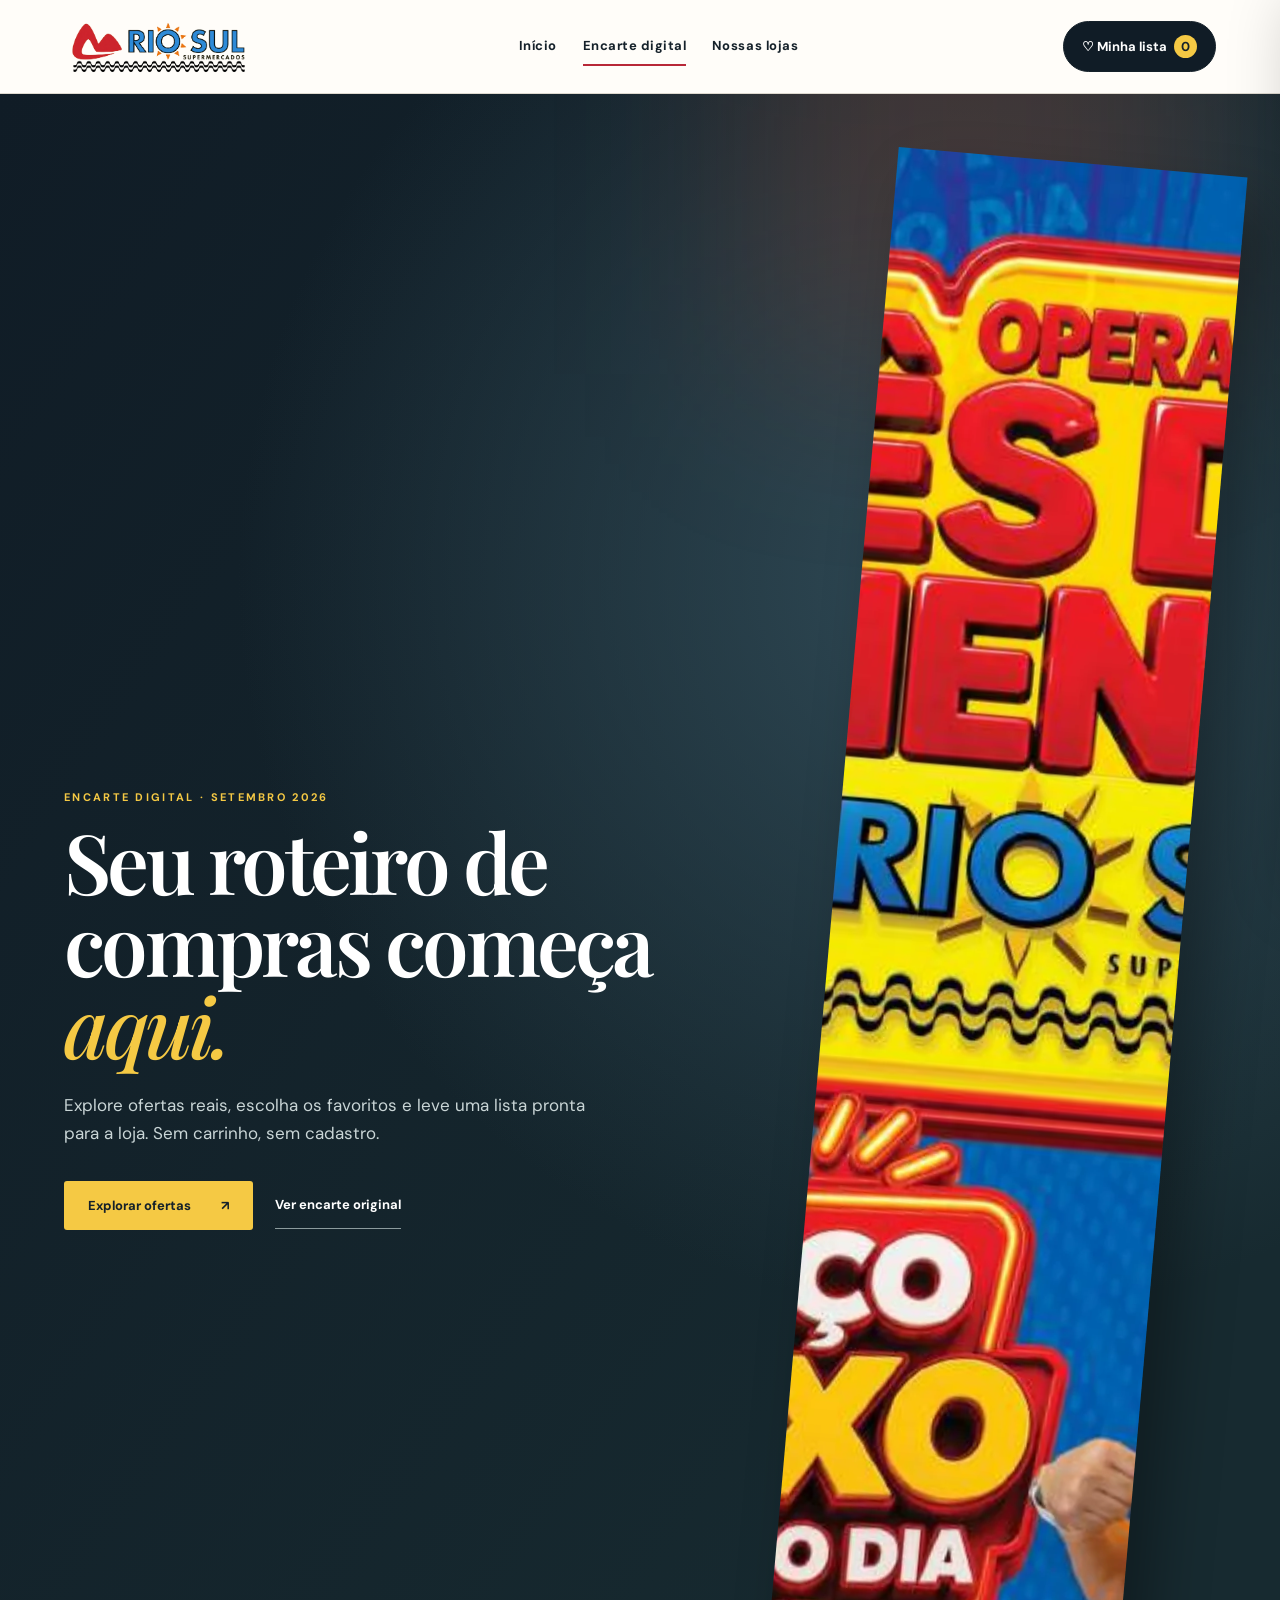
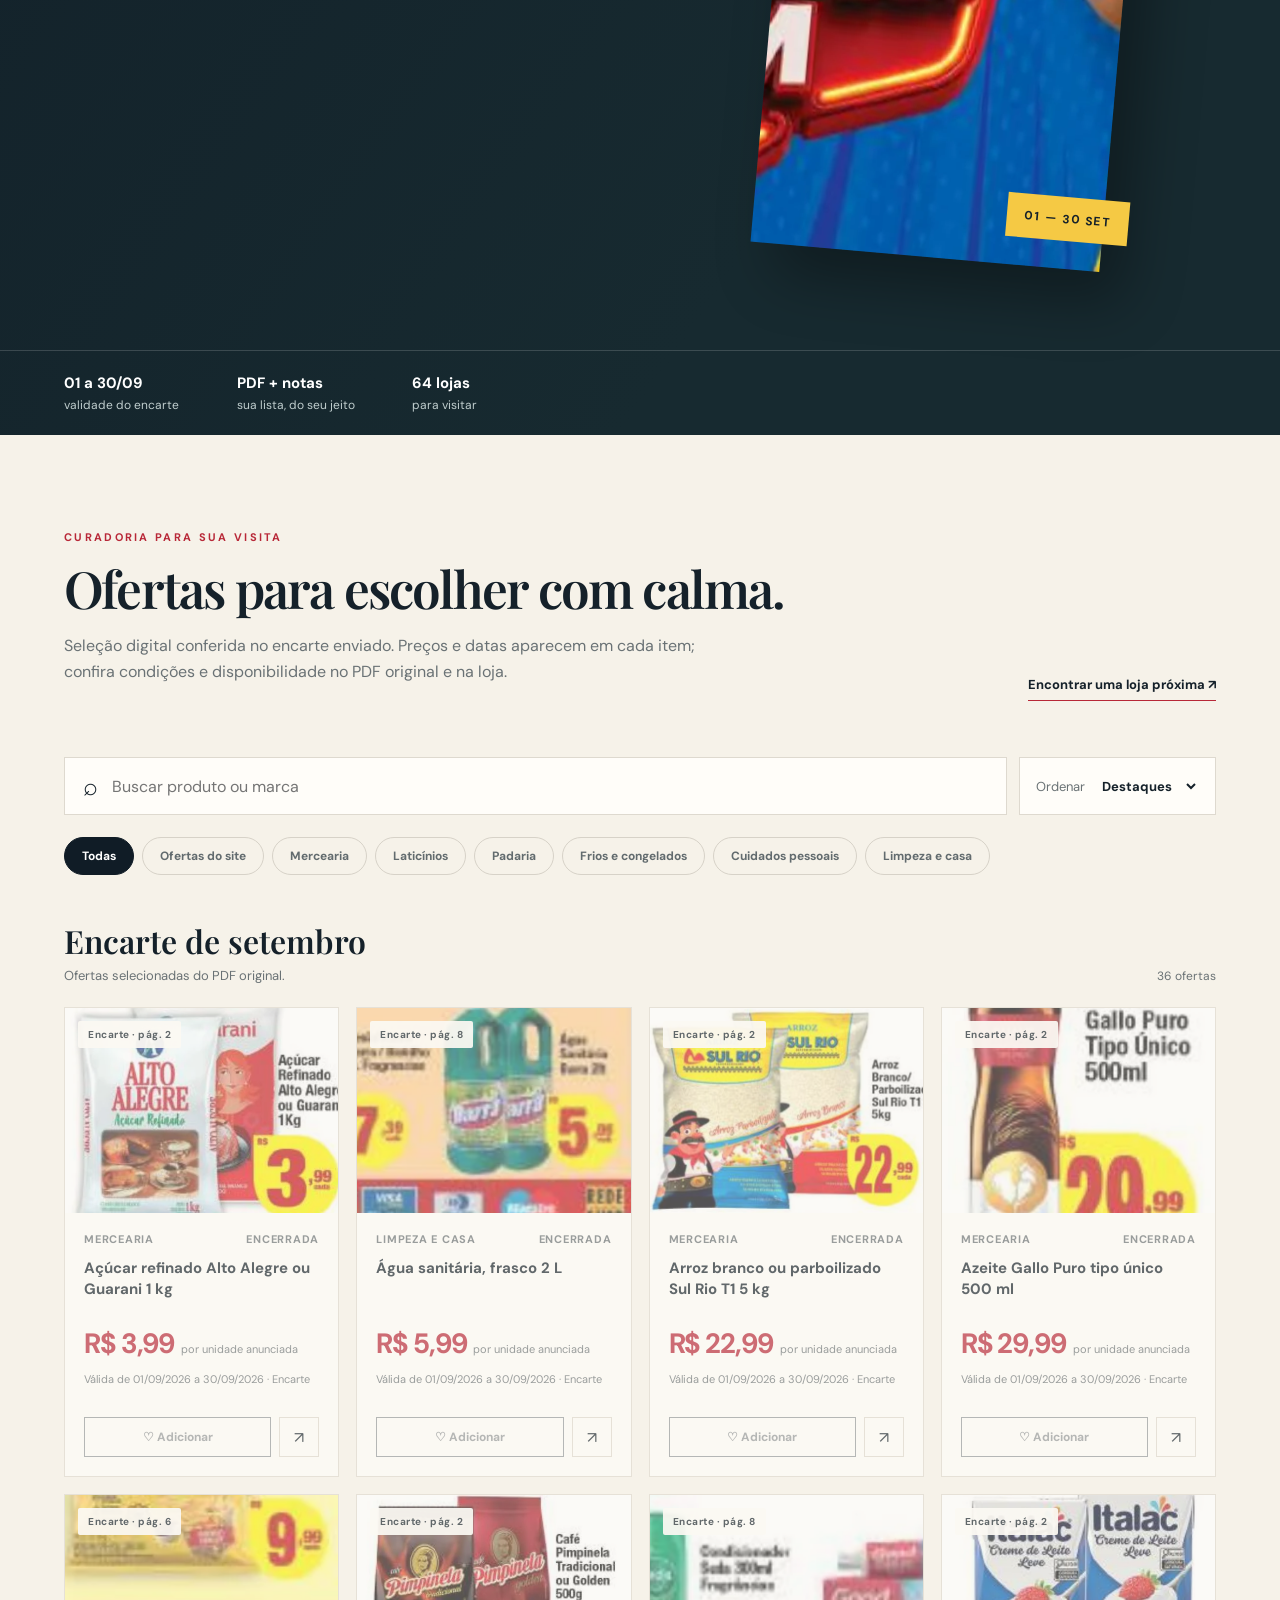
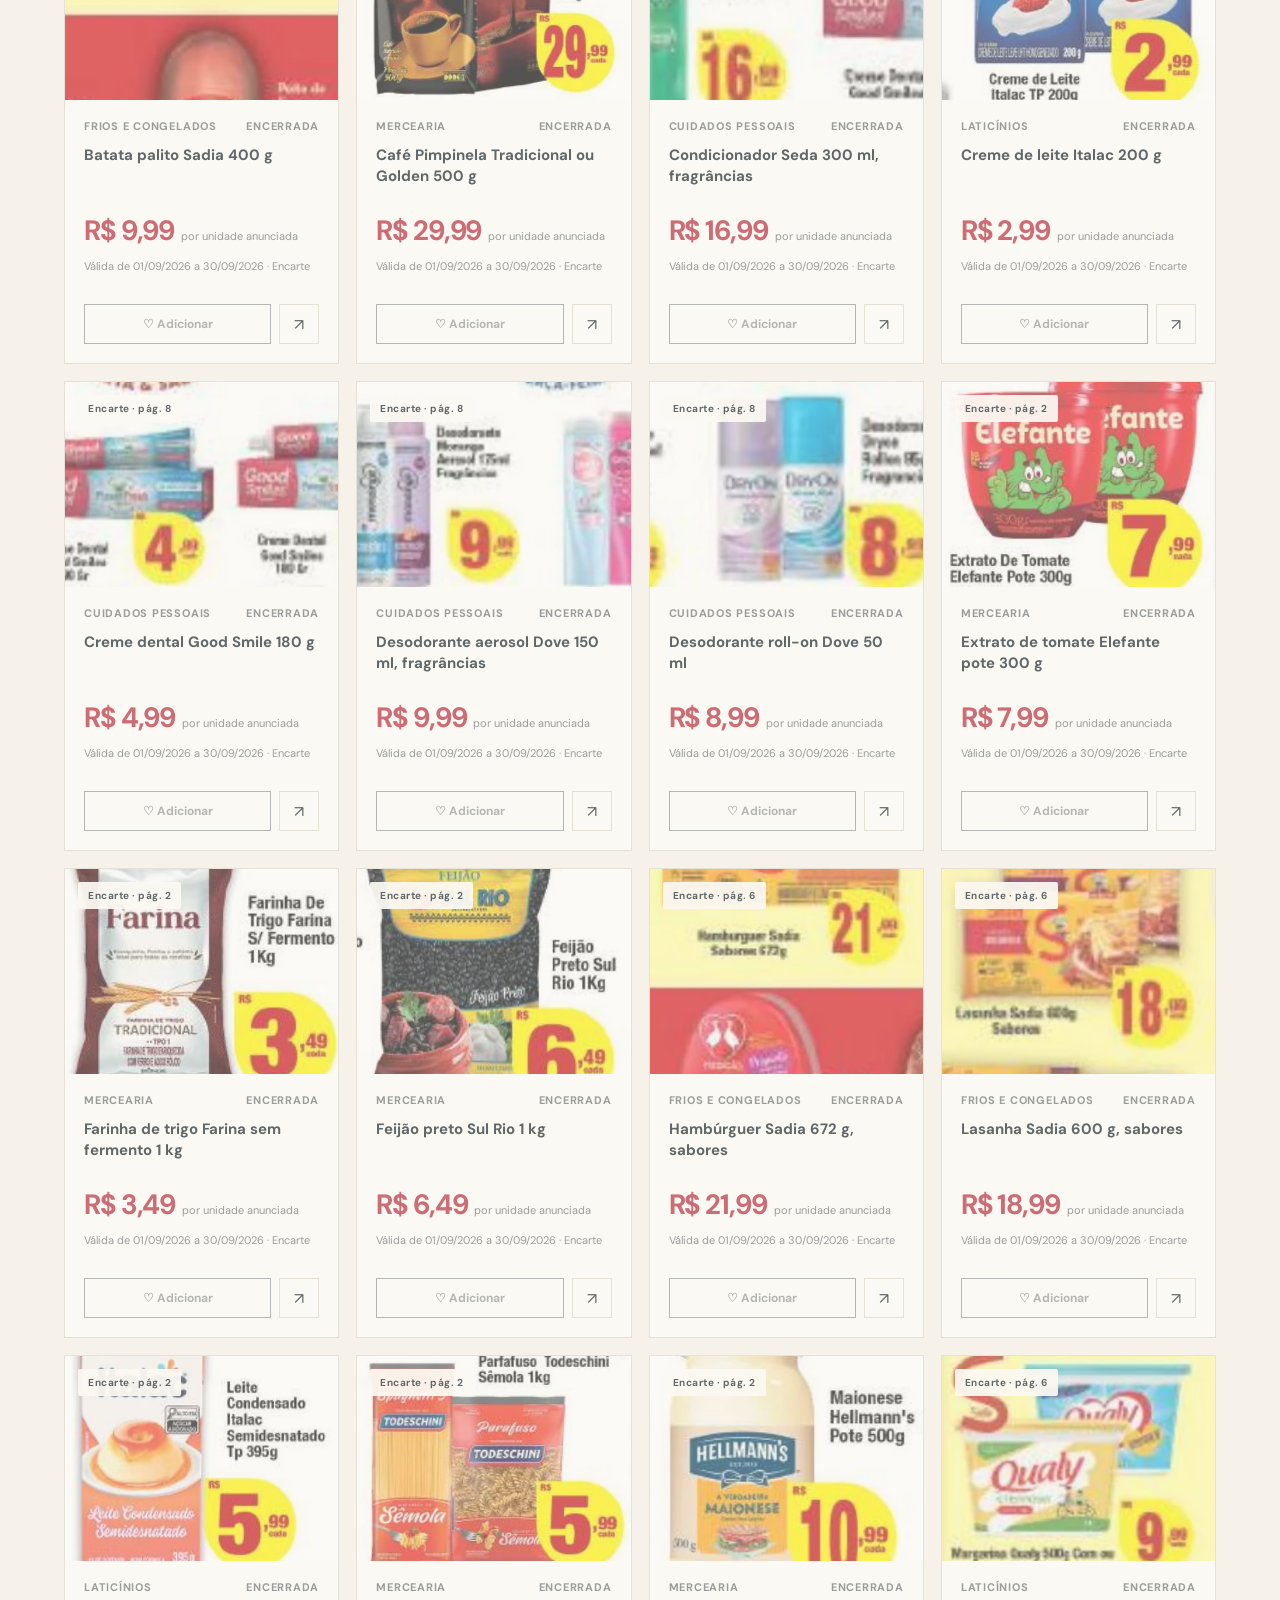
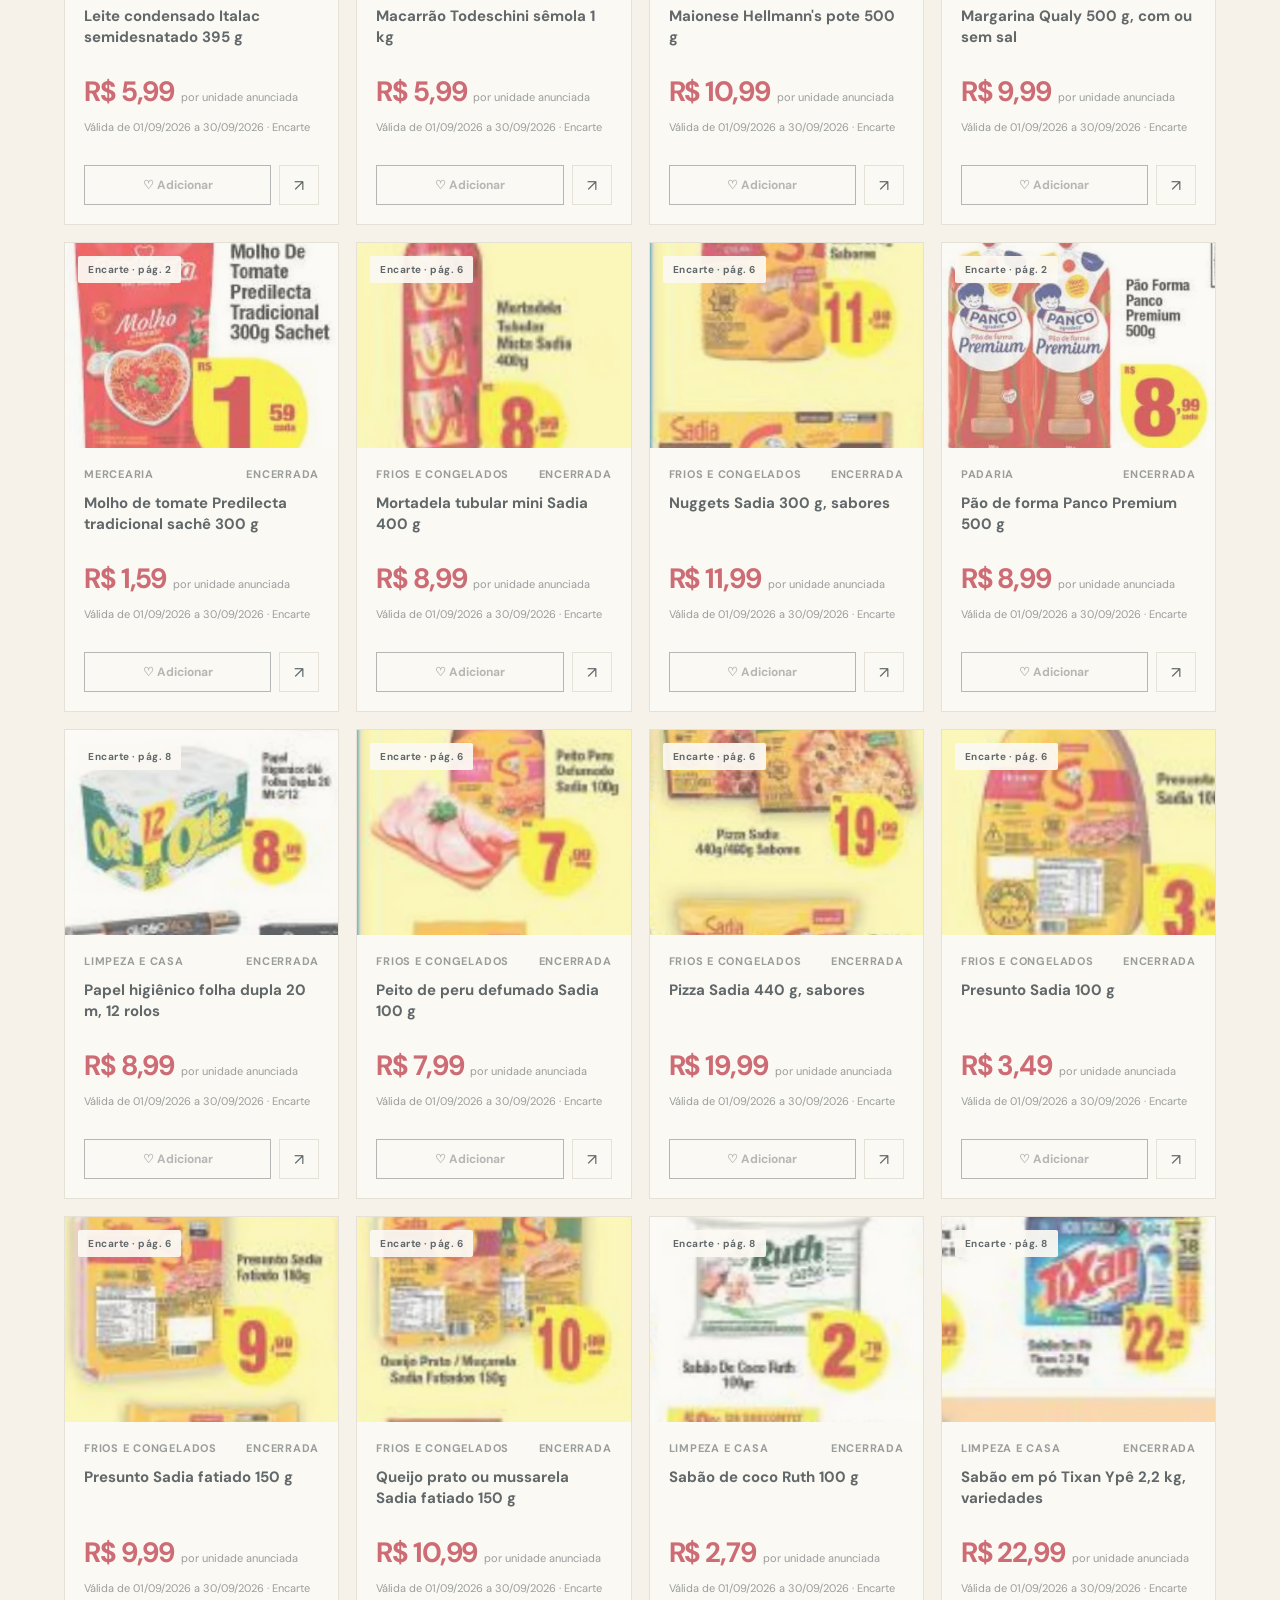
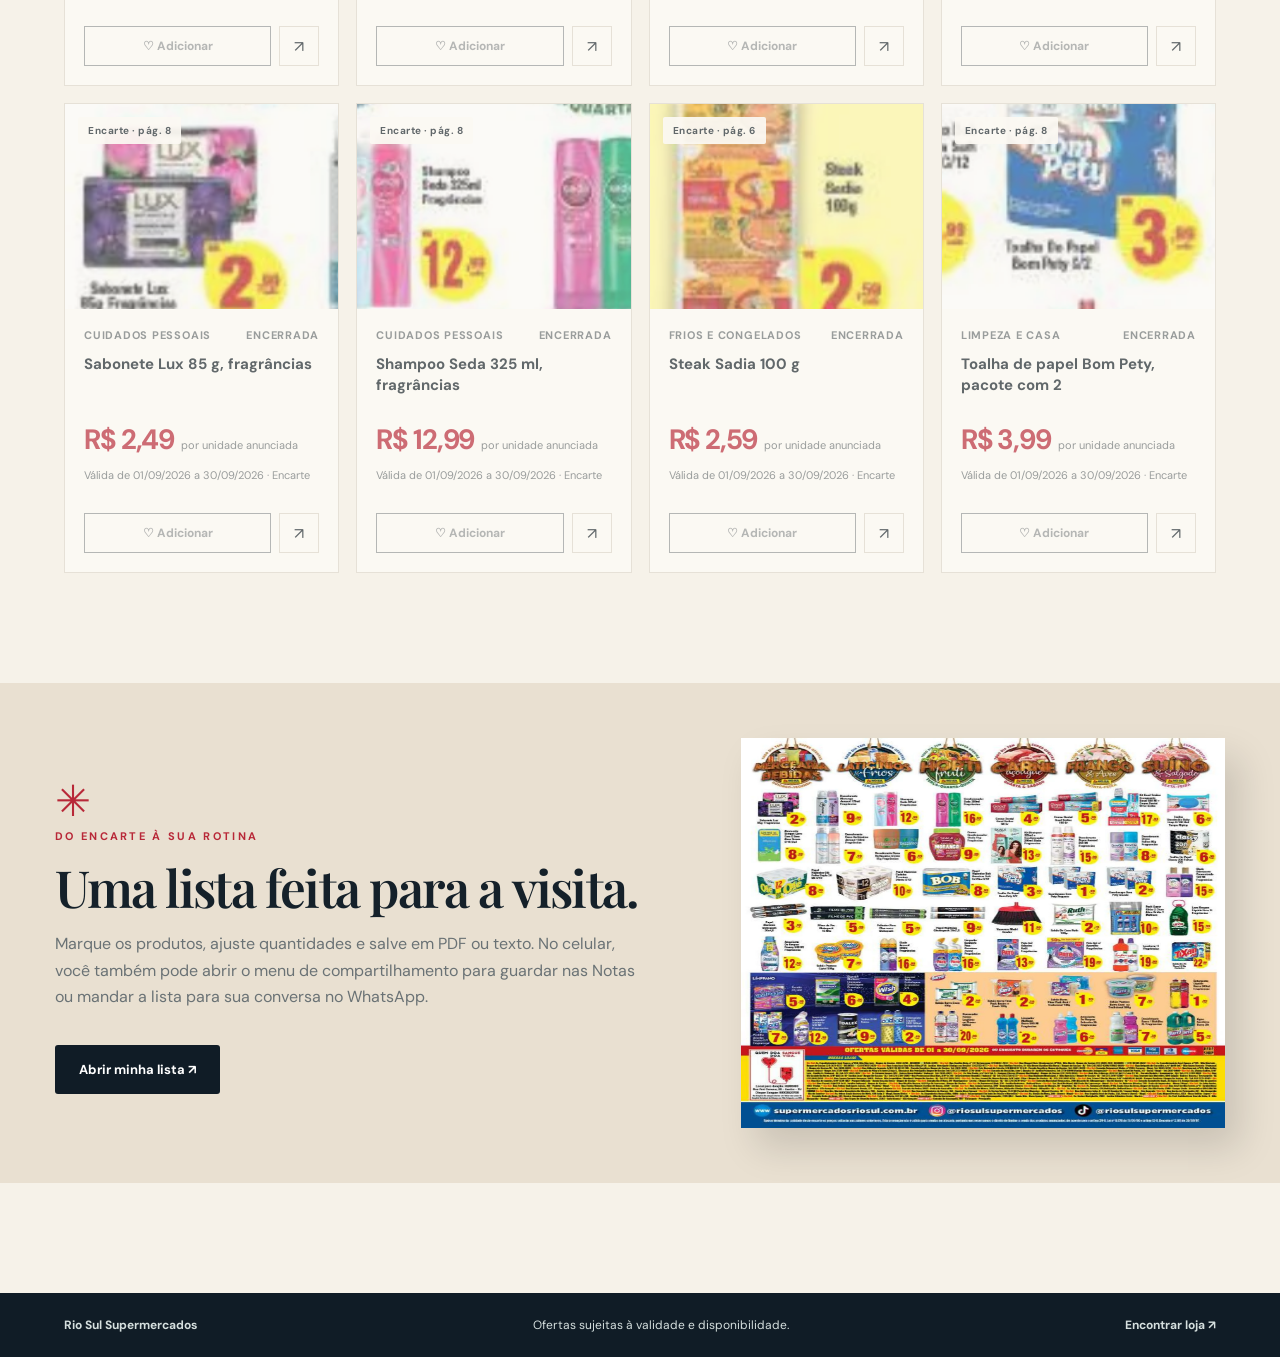
==== encarte-digital.html @ 89aa5ad4 "Add digital flyer wishlist and store locator" ====
<!doctype html>
<html lang="pt-BR">
<head>
  <meta charset="utf-8">
  <meta name="viewport" content="width=device-width, initial-scale=1">
  <meta name="theme-color" content="#101c26">
  <meta name="description" content="Explore as ofertas do Supermercados Rio Sul e prepare sua lista de compras para usar na loja.">
  <title>Encarte digital e lista de compras | Rio Sul</title>
  <link rel="icon" type="image/png" href="assets/rio-sul-favicon.png">
  <link rel="apple-touch-icon" href="assets/rio-sul-favicon.png">
  <link rel="stylesheet" href="pages.css">
  <script defer src="assets/pdf-lib.min.js"></script>
  <script defer src="encarte-digital.js"></script>
</head>
<body>
  <header class="page-header">
    <a class="page-logo" href="index.html" aria-label="Rio Sul, voltar à página inicial"><img src="assets/rio-sul-logo-header.png" alt="Supermercados Rio Sul" width="2172" height="724"></a>
    <nav class="page-nav" aria-label="Navegação principal"><a href="index.html">Início</a><a class="active" href="encarte-digital.html" aria-current="page">Encarte digital</a><a href="lojas.html">Nossas lojas</a></nav>
    <button class="list-trigger" id="openList" type="button">♡ Minha lista <span id="listCount">0</span></button>
  </header>

  <main>
    <section class="catalog-hero">
      <div class="hero-glow"></div>
      <div class="catalog-hero-inner">
        <div><p class="eyebrow-light">Encarte digital · Setembro 2026</p><h1>Seu roteiro de compras começa <em>aqui.</em></h1><p>Explore ofertas reais, escolha os favoritos e leve uma lista pronta para a loja. Sem carrinho, sem cadastro.</p><div class="hero-actions"><a class="solid-link" href="#ofertas">Explorar ofertas <span aria-hidden="true">↗</span></a><a class="ghost-link" href="encarte-rio-sul.pdf" target="_blank" rel="noopener">Ver encarte original</a></div></div>
        <div class="hero-flyer" aria-hidden="true"><img src="assets/encarte-rio-sul-01.webp" alt="" width="1531" height="1701"><span>01 — 30 SET</span></div>
      </div>
      <div class="catalog-facts"><span><strong>01 a 30/09</strong> validade do encarte</span><span><strong>PDF + notas</strong> sua lista, do seu jeito</span><span><strong>64 lojas</strong> para visitar</span></div>
    </section>

    <section class="catalog-intro" id="ofertas"><div><p class="eyebrow-dark">Curadoria para sua visita</p><h2>Ofertas para escolher com calma.</h2><p>Seleção digital conferida no encarte enviado. Preços e datas aparecem em cada item; confira condições e disponibilidade no PDF original e na loja.</p></div><a class="text-link" href="lojas.html">Encontrar uma loja próxima ↗</a></section>

    <section class="offer-zone" aria-label="Ofertas do encarte"><div class="offer-toolbar"><label class="search-field"><span aria-hidden="true">⌕</span><input id="offerSearch" type="search" placeholder="Buscar produto ou marca" aria-label="Buscar ofertas"></label><label class="sort-field">Ordenar <select id="offerSort" aria-label="Ordenar ofertas"><option value="featured">Destaques</option><option value="price-asc">Menor preço</option><option value="price-desc">Maior preço</option><option value="name">Nome</option></select></label></div><div class="category-pills" id="categories" aria-label="Categorias"></div><div class="section-line"><div><h2 id="resultTitle">Encarte de setembro</h2><p id="resultSubtitle">Ofertas selecionadas do PDF original.</p></div><span id="resultCount" class="result-count"></span></div><div class="offers-grid" id="offersGrid"></div><p class="empty-message" id="emptyOffers" hidden>Nenhuma oferta encontrada. Tente outra busca ou categoria.</p></section>

    <section class="catalog-note"><div><span class="note-ornament">✳</span><p class="eyebrow-dark">Do encarte à sua rotina</p><h2>Uma lista feita para a visita.</h2><p>Marque os produtos, ajuste quantidades e salve em PDF ou texto. No celular, você também pode abrir o menu de compartilhamento para guardar nas Notas ou mandar a lista para sua conversa no WhatsApp.</p><button class="dark-button" id="openListBottom" type="button">Abrir minha lista ↗</button></div><img src="assets/encarte-rio-sul-08.webp" alt="Última página do encarte Rio Sul de setembro" width="1531" height="1701" loading="lazy"></section>
  </main>

  <div class="drawer-scrim" id="drawerScrim" hidden></div>
  <aside class="list-drawer" id="listDrawer" aria-label="Minha lista de compras" aria-hidden="true" inert><div class="drawer-head"><div><p class="eyebrow-dark">Para comprar na loja</p><h2>Minha lista <span id="drawerCount">0</span></h2></div><button class="icon-close" id="closeList" type="button" aria-label="Fechar lista">×</button></div><p class="drawer-caption">Seus itens ficam salvos neste navegador. A lista mostra os preços anunciados e a validade de cada promoção.</p><div class="selected-items" id="selectedItems"></div><p class="empty-list" id="emptyList">Sua lista ainda está vazia. Toque no coração de uma oferta para começar.</p><div class="drawer-footer"><div class="list-total"><span>Total estimado</span><strong id="listTotal">R$ 0,00</strong></div><p>O preço final e a disponibilidade devem ser confirmados na loja.</p><div class="export-buttons"><button id="downloadPdf" type="button">Baixar PDF</button><button id="shareNotes" type="button">Salvar nas Notas / texto</button><button id="shareWhatsapp" type="button">Enviar ao meu WhatsApp</button></div><p class="share-tip">No WhatsApp, escolha a conversa “Mensagem para você”.</p><div class="status-message" id="listStatus" role="status" aria-live="polite"></div></div></aside>

  <footer class="page-footer"><a href="index.html">Rio Sul Supermercados</a><span>Ofertas sujeitas à validade e disponibilidade.</span><a href="lojas.html">Encontrar loja ↗</a></footer>
</body>
</html>
---- pages.css ----
@import url('https://fonts.googleapis.com/css2?family=DM+Sans:wght@400;500;600;700&family=Playfair+Display:ital,wght@0,500;0,600;1,500&display=swap');
:root{--ink:#15212a;--navy:#101c26;--cream:#f6f2e9;--line:#ded9cf;--red:#b82838;--yellow:#f5c944;--muted:#6a7275;--card:#fffdf9}
*{box-sizing:border-box}html{scroll-behavior:smooth}body{margin:0;background:var(--cream);color:var(--ink);font-family:'DM Sans',Arial,sans-serif}button,input,select{font:inherit}button{cursor:pointer}a{color:inherit;text-decoration:none}img{max-width:100%;display:block}button:focus-visible,a:focus-visible,input:focus-visible,select:focus-visible{outline:3px solid var(--red);outline-offset:3px}
.page-header{position:relative;z-index:10;display:flex;align-items:center;justify-content:space-between;gap:24px;min-height:94px;padding:15px clamp(22px,5vw,88px);background:#fffdf9;border-bottom:1px solid var(--line)}.page-logo img{width:190px;height:auto}.page-nav{display:flex;align-items:center;gap:clamp(16px,2vw,34px);font-size:13px;font-weight:700;letter-spacing:.04em;white-space:nowrap}.page-nav a{padding:10px 0;border-bottom:2px solid transparent}.page-nav a:hover,.page-nav a.active{border-color:var(--red)}.list-trigger{border:1px solid var(--ink);border-radius:100px;background:var(--navy);color:white;padding:13px 18px;font-size:13px;font-weight:700;white-space:nowrap}.list-trigger span{display:inline-grid;place-items:center;width:23px;height:23px;margin-left:4px;border-radius:50%;background:var(--yellow);color:var(--ink)}
.catalog-hero{position:relative;overflow:hidden;background:var(--navy);color:#fff;isolation:isolate}.catalog-hero:before{content:"";position:absolute;inset:0;background:radial-gradient(circle at 76% 25%,#304a56 0,transparent 42%),linear-gradient(125deg,#101c26,#172a30 75%);z-index:-2}.hero-glow{position:absolute;width:440px;height:440px;right:7%;top:-160px;background:rgba(221,83,46,.18);filter:blur(95px);z-index:-1}.catalog-hero-inner{max-width:1480px;margin:auto;display:grid;grid-template-columns:1.2fr .8fr;align-items:center;gap:6%;min-height:590px;padding:65px clamp(22px,5vw,88px) 90px}.catalog-hero h1,.locator-hero h1{max-width:760px;margin:16px 0 24px;font:600 clamp(54px,6.5vw,106px)/.99 'Playfair Display',Georgia,serif;letter-spacing:-.045em}.catalog-hero h1 em,.locator-hero h1 em{color:var(--yellow);font-weight:500}.catalog-hero-inner>div:first-child>p:not(.eyebrow-light){max-width:530px;color:#c9d5d6;font-size:17px;line-height:1.65}.eyebrow-light,.eyebrow-dark{margin:0;color:var(--yellow);font-size:11px;font-weight:700;letter-spacing:.21em;text-transform:uppercase}.eyebrow-dark{color:var(--red)}.hero-actions{display:flex;align-items:center;gap:22px;flex-wrap:wrap;margin-top:34px}.solid-link,.dark-button{display:inline-flex;align-items:center;justify-content:center;gap:30px;padding:16px 24px;background:var(--yellow);color:var(--ink);border:0;border-radius:3px;font-size:13px;font-weight:700}.ghost-link{padding:15px 0;border-bottom:1px solid #8c9b9d;font-size:13px;font-weight:700}.hero-flyer{position:relative;width:min(100%,350px);justify-self:center;transform:rotate(5deg);box-shadow:25px 30px 60px rgba(0,0,0,.33)}.hero-flyer img{width:100%;aspect-ratio:1531/1701;object-fit:cover}.hero-flyer span{position:absolute;right:-25px;bottom:28px;padding:14px 18px;background:var(--yellow);color:var(--ink);font-size:12px;font-weight:700;letter-spacing:.13em}.catalog-facts{display:flex;gap:5%;max-width:1480px;margin:auto;padding:22px clamp(22px,5vw,88px);border-top:1px solid rgba(255,255,255,.16);font-size:12px;color:#c0cece}.catalog-facts strong{display:block;margin-bottom:4px;color:#fff;font-size:15px}
.catalog-intro{display:flex;align-items:end;justify-content:space-between;gap:40px;max-width:1480px;margin:auto;padding:95px clamp(22px,5vw,88px) 56px}.catalog-intro h2,.catalog-note h2{margin:16px 0;font:600 clamp(36px,4vw,64px)/1.1 'Playfair Display',Georgia,serif;letter-spacing:-.035em}.catalog-intro p:not(.eyebrow-dark),.catalog-note p:not(.eyebrow-dark){max-width:670px;color:var(--muted);line-height:1.65}.text-link{font-size:13px;font-weight:700;white-space:nowrap;border-bottom:1px solid var(--red);padding-bottom:7px}
.offer-zone{max-width:1480px;margin:auto;padding:0 clamp(22px,5vw,88px) 110px}.offer-toolbar{display:flex;gap:12px}.search-field{flex:1;display:flex;align-items:center;gap:12px;min-height:58px;padding:0 18px;border:1px solid var(--line);background:var(--card)}.search-field span{font-size:25px}.search-field input{min-width:0;width:100%;border:0;outline:0;background:transparent}.sort-field{display:flex;align-items:center;gap:13px;padding:0 16px;border:1px solid var(--line);background:var(--card);font-size:13px;color:var(--muted)}.sort-field select{border:0;outline:0;background:transparent;color:var(--ink);font-weight:700}.category-pills{display:flex;gap:8px;overflow-x:auto;padding:22px 0 6px;scrollbar-width:none}.category-pills button{flex:none;padding:10px 17px;border:1px solid #d7d2c8;border-radius:100px;background:transparent;color:#626b6e;font-size:12px;font-weight:700}.category-pills button.active,.category-pills button:hover{background:var(--navy);border-color:var(--navy);color:#fff}.section-line{display:flex;align-items:end;justify-content:space-between;gap:10px;padding:38px 0 23px}.section-line h2{margin:0 0 5px;font:600 clamp(25px,2.5vw,36px) 'Playfair Display',Georgia,serif}.section-line p{margin:0;color:var(--muted);font-size:13px}.result-count{font-size:12px;color:var(--muted);white-space:nowrap}.offers-grid{display:grid;grid-template-columns:repeat(4,minmax(0,1fr));gap:17px}.offer-card{overflow:hidden;background:var(--card);border:1px solid var(--line);transition:transform .2s,box-shadow .2s}.offer-card:hover{transform:translateY(-4px);box-shadow:0 20px 40px rgba(16,28,38,.1)}.offer-visual{position:relative;display:grid;place-items:center;overflow:hidden;height:205px;background:#f3eadb}.offer-visual svg{width:100%;height:100%;background:white}.offer-visual svg image{width:1531px;height:1701px}.offer-visual.no-photo{background:radial-gradient(circle at 80% 20%,#efd47a,transparent 30%),linear-gradient(140deg,#eee3c9,#d9e2dc)}.offer-visual.no-photo strong{max-width:70%;font:600 28px/1.1 'Playfair Display',Georgia,serif;text-align:center}.source-chip{position:absolute;left:13px;top:13px;padding:7px 10px;border-radius:2px;background:#fffdf9ee;font-size:10px;font-weight:700;letter-spacing:.05em}.offer-card-body{padding:19px}.offer-meta{display:flex;align-items:center;justify-content:space-between;gap:8px;color:var(--muted);font-size:11px;font-weight:700;text-transform:uppercase;letter-spacing:.07em}.offer-card h3{min-height:54px;margin:12px 0 13px;font-size:15px;line-height:1.35}.price-line{display:flex;align-items:baseline;gap:7px;color:var(--red)}.price-line strong{font:700 28px 'DM Sans',Arial,sans-serif;letter-spacing:-.04em}.price-line span{font-size:11px;color:var(--muted)}.validity{min-height:30px;margin:10px 0 15px;color:var(--muted);font-size:11px;line-height:1.4}.card-actions{display:flex;gap:8px}.card-actions button{flex:1;min-height:40px;border:1px solid var(--ink);background:transparent;color:var(--ink);font-size:12px;font-weight:700}.card-actions button:hover,.card-actions button.selected{background:var(--ink);color:white}.card-actions button:disabled{opacity:.45;cursor:not-allowed}.card-actions a{display:grid;place-items:center;width:40px;border:1px solid var(--line);font-size:16px}.empty-message{padding:50px;text-align:center;color:var(--muted)}.offer-card.expired{opacity:.66}
.catalog-note{display:grid;grid-template-columns:1.1fr .9fr;align-items:center;gap:8%;max-width:1304px;margin:0 auto 110px;padding:55px;background:#e9e0d1}.catalog-note img{max-height:390px;justify-self:center;box-shadow:15px 20px 35px #0002}.note-ornament{font-size:43px;color:var(--red)}.dark-button{margin-top:18px;background:var(--navy);color:white}
.drawer-scrim{position:fixed;z-index:40;inset:0;background:rgba(4,13,22,.62)}.list-drawer{position:fixed;z-index:41;top:0;right:0;bottom:0;width:min(100%,490px);display:flex;flex-direction:column;transform:translateX(105%);transition:transform .3s ease;background:var(--card);box-shadow:-15px 0 60px #0003}.list-drawer.open{transform:translateX(0)}.drawer-head{display:flex;align-items:start;justify-content:space-between;padding:30px 28px 0}.drawer-head h2{margin:10px 0;font:600 31px 'Playfair Display',Georgia,serif}.drawer-head h2 span{font:700 14px 'DM Sans',Arial,sans-serif;color:var(--red)}.icon-close{border:0;background:transparent;font-size:31px;line-height:1}.drawer-caption{margin:0;padding:0 28px 20px;color:var(--muted);font-size:12px;line-height:1.5}.selected-items{flex:1;overflow-y:auto;padding:0 28px}.selected-item{display:grid;grid-template-columns:1fr auto;gap:8px;border-top:1px solid var(--line);padding:15px 0}.selected-item h3{margin:0 0 6px;font-size:14px}.selected-item p{margin:0;color:var(--muted);font-size:11px}.selected-item strong{font-size:14px}.qty-row{display:flex;align-items:center;gap:9px;margin-top:11px}.qty-row button{width:25px;height:25px;border:1px solid var(--line);background:transparent}.qty-row .remove-item{width:auto;margin-left:8px;border:0;color:var(--red);font-size:11px}.empty-list{padding:35px 28px;color:var(--muted);font-size:14px}.drawer-footer{padding:20px 28px 25px;border-top:1px solid var(--line);background:#f4efe6}.list-total{display:flex;justify-content:space-between;align-items:baseline}.list-total span{font-size:12px;font-weight:700}.list-total strong{font-size:25px}.drawer-footer>p{margin:7px 0 17px;color:var(--muted);font-size:11px}.export-buttons{display:grid;grid-template-columns:1fr 1fr;gap:7px}.export-buttons button{min-height:40px;border:1px solid var(--navy);background:transparent;font-size:11px;font-weight:700}.export-buttons button:first-child{background:var(--navy);color:#fff}.export-buttons button:last-child{grid-column:1/-1;background:#1d683c;border-color:#1d683c;color:#fff}.export-buttons button:disabled{opacity:.45;cursor:not-allowed}.drawer-footer .share-tip{margin:10px 0 0}.status-message{min-height:17px;color:#16643c;font-size:12px}.page-footer{display:flex;justify-content:space-between;gap:20px;padding:24px clamp(22px,5vw,88px);background:var(--navy);color:#d5dfde;font-size:12px}.page-footer a{font-weight:700}
.locator-hero{padding:85px clamp(22px,5vw,88px) 100px;background:var(--navy);color:white}.locator-hero-inner{max-width:1280px;margin:auto}.locator-hero h1{max-width:800px}.locator-hero p:not(.eyebrow-light){max-width:600px;color:#c9d5d6;line-height:1.65}.locator-section{max-width:1280px;margin:-55px auto 100px;padding:0 24px}.locator-panel{position:relative;padding:24px;background:var(--card);box-shadow:0 15px 45px #0001}.locator-tools{display:flex;gap:10px}.locator-tools .search-field{flex:1}.location-button{padding:0 23px;min-height:58px;border:0;background:var(--red);color:white;font-size:12px;font-weight:700;white-space:nowrap}.locator-status{min-height:20px;margin:12px 0;color:var(--muted);font-size:12px}.locator-heading{display:flex;justify-content:space-between;align-items:baseline;padding:25px 0 15px}.locator-heading h2{margin:0;font:600 28px 'Playfair Display',Georgia,serif}.locator-heading span{color:var(--muted);font-size:12px}.stores-grid{display:grid;grid-template-columns:repeat(3,minmax(0,1fr));gap:13px}.store-card{padding:23px;background:#f8f4ed;border:1px solid var(--line)}.store-index{display:flex;justify-content:space-between;color:var(--red);font-size:11px;font-weight:700;letter-spacing:.08em;text-transform:uppercase}.store-card h3{margin:18px 0 9px;font:600 22px 'Playfair Display',Georgia,serif}.store-card address{min-height:64px;font-size:13px;font-style:normal;line-height:1.5;color:#586467}.store-actions{display:flex;gap:15px;flex-wrap:wrap;margin-top:20px;font-size:12px;font-weight:700}.store-actions a{border-bottom:1px solid var(--red);padding-bottom:4px}.store-source{margin:35px 0 0;color:var(--muted);font-size:12px}.store-source a{text-decoration:underline}.show-more{display:block;margin:28px auto 0;padding:12px 24px;background:transparent;border:1px solid var(--ink);font-weight:700}
@media(max-width:1100px){.offers-grid{grid-template-columns:repeat(3,minmax(0,1fr))}.stores-grid{grid-template-columns:repeat(2,minmax(0,1fr))}}@media(max-width:850px){.page-header{flex-wrap:wrap}.page-nav{order:3;width:100%;gap:20px;overflow-x:auto;padding-top:5px}.catalog-hero-inner{grid-template-columns:1fr;min-height:auto;padding-bottom:65px}.hero-flyer{display:none}.catalog-intro{padding-top:65px}.offers-grid{grid-template-columns:repeat(2,minmax(0,1fr))}.catalog-note{margin-left:22px;margin-right:22px;grid-template-columns:1fr}.catalog-note img{display:none}}@media(max-width:580px){.page-header{min-height:77px;padding:12px 17px}.page-logo img{width:145px}.page-nav{gap:16px;font-size:11px;justify-content:space-between}.list-trigger{padding:10px 11px;font-size:11px}.catalog-hero-inner{padding:62px 22px 60px}.catalog-hero h1,.locator-hero h1{font-size:52px}.catalog-hero-inner>div:first-child>p:not(.eyebrow-light){font-size:15px}.catalog-facts{gap:13px;overflow-x:auto;padding:17px 22px}.catalog-facts span{flex:none;font-size:11px}.catalog-facts strong{font-size:12px}.catalog-intro{display:block;padding:60px 22px 30px}.catalog-intro h2,.catalog-note h2{font-size:40px}.catalog-intro .text-link{display:inline-block;margin-top:15px}.offer-zone{padding:0 12px 70px}.offer-toolbar{display:block}.sort-field{margin-top:8px;min-height:48px;justify-content:space-between}.category-pills{padding-left:10px}.section-line{padding-left:10px;padding-right:10px}.offers-grid{gap:8px}.offer-visual{height:155px}.offer-card-body{padding:12px}.offer-card h3{font-size:12px;min-height:66px}.offer-meta{font-size:9px}.price-line strong{font-size:22px}.validity{font-size:10px;min-height:42px}.card-actions button{font-size:10px}.catalog-note{margin:0 12px 70px;padding:32px}.drawer-head,.drawer-caption,.selected-items,.drawer-footer{padding-left:18px;padding-right:18px}.page-footer{display:block;line-height:2}.locator-hero{padding:65px 22px 105px}.locator-section{padding:0 12px}.locator-panel{padding:16px}.locator-tools{display:block}.location-button{width:100%;margin-top:8px}.stores-grid{grid-template-columns:1fr}}
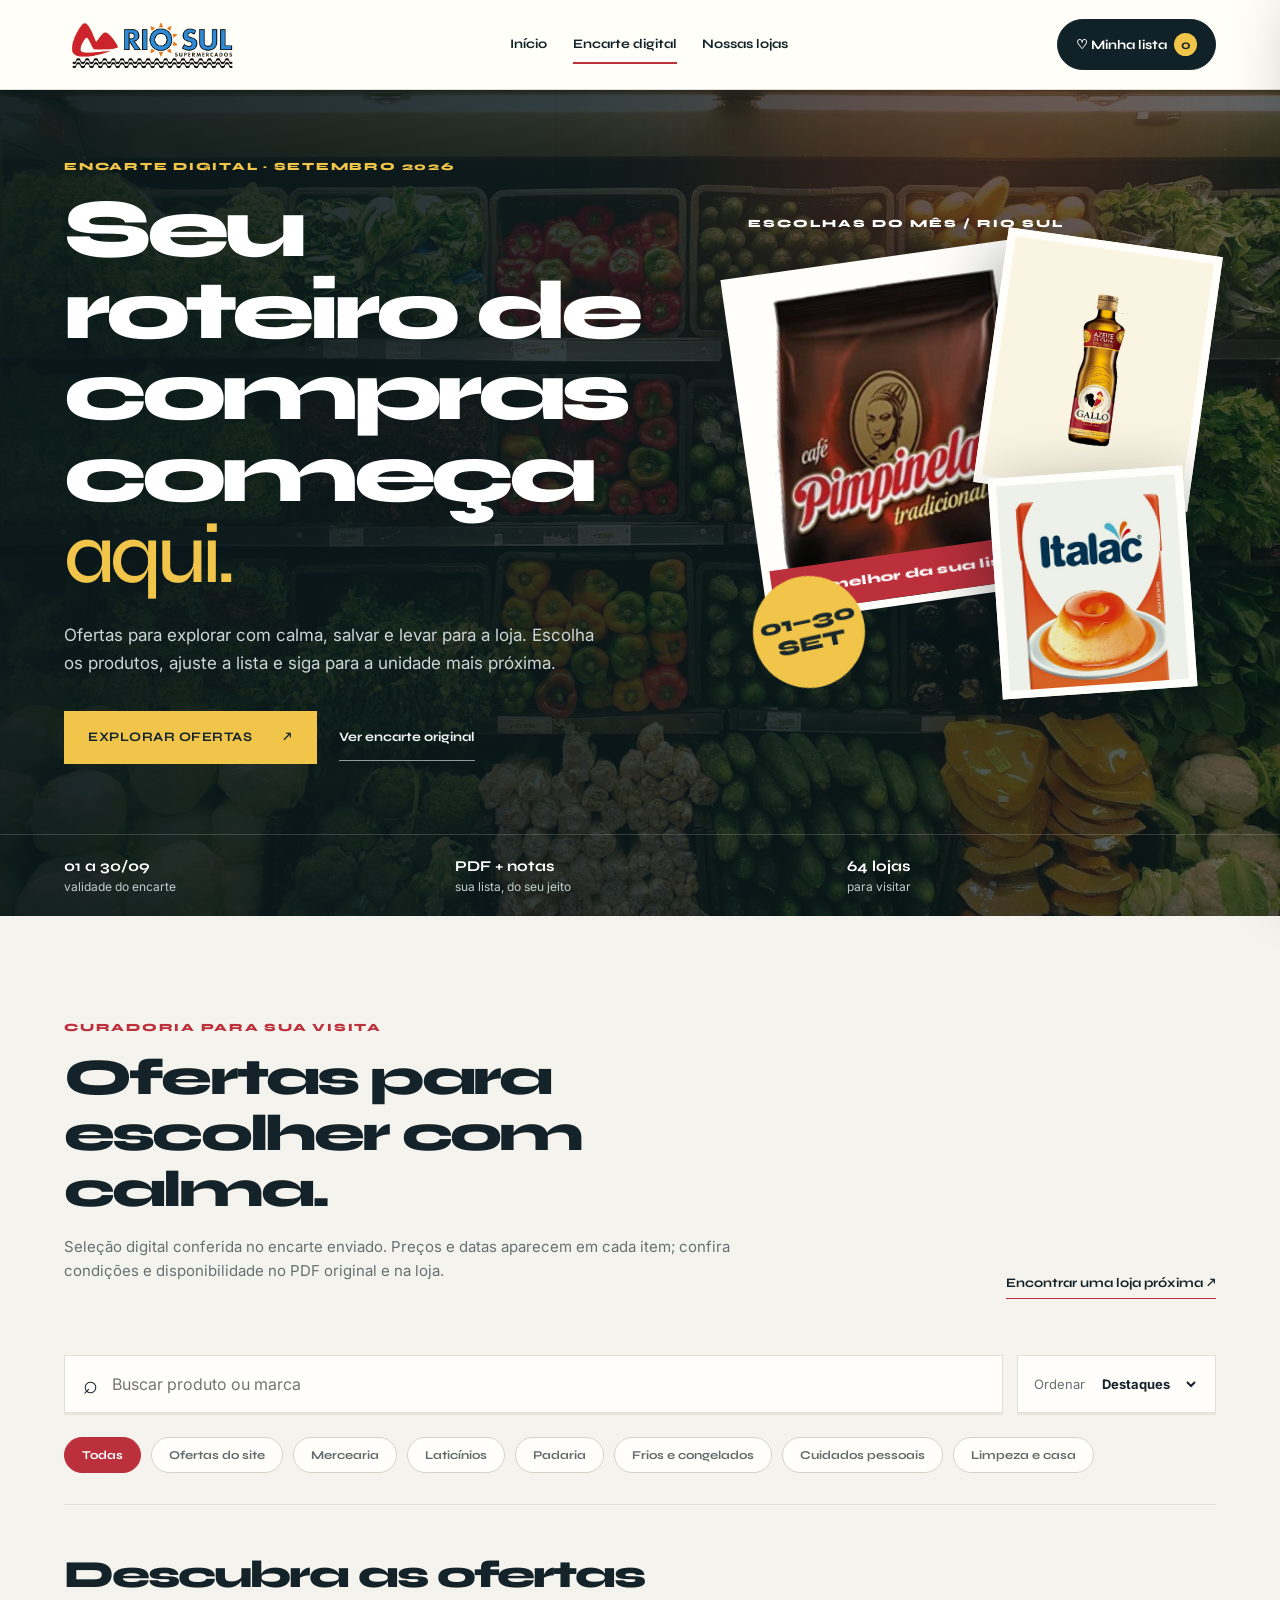
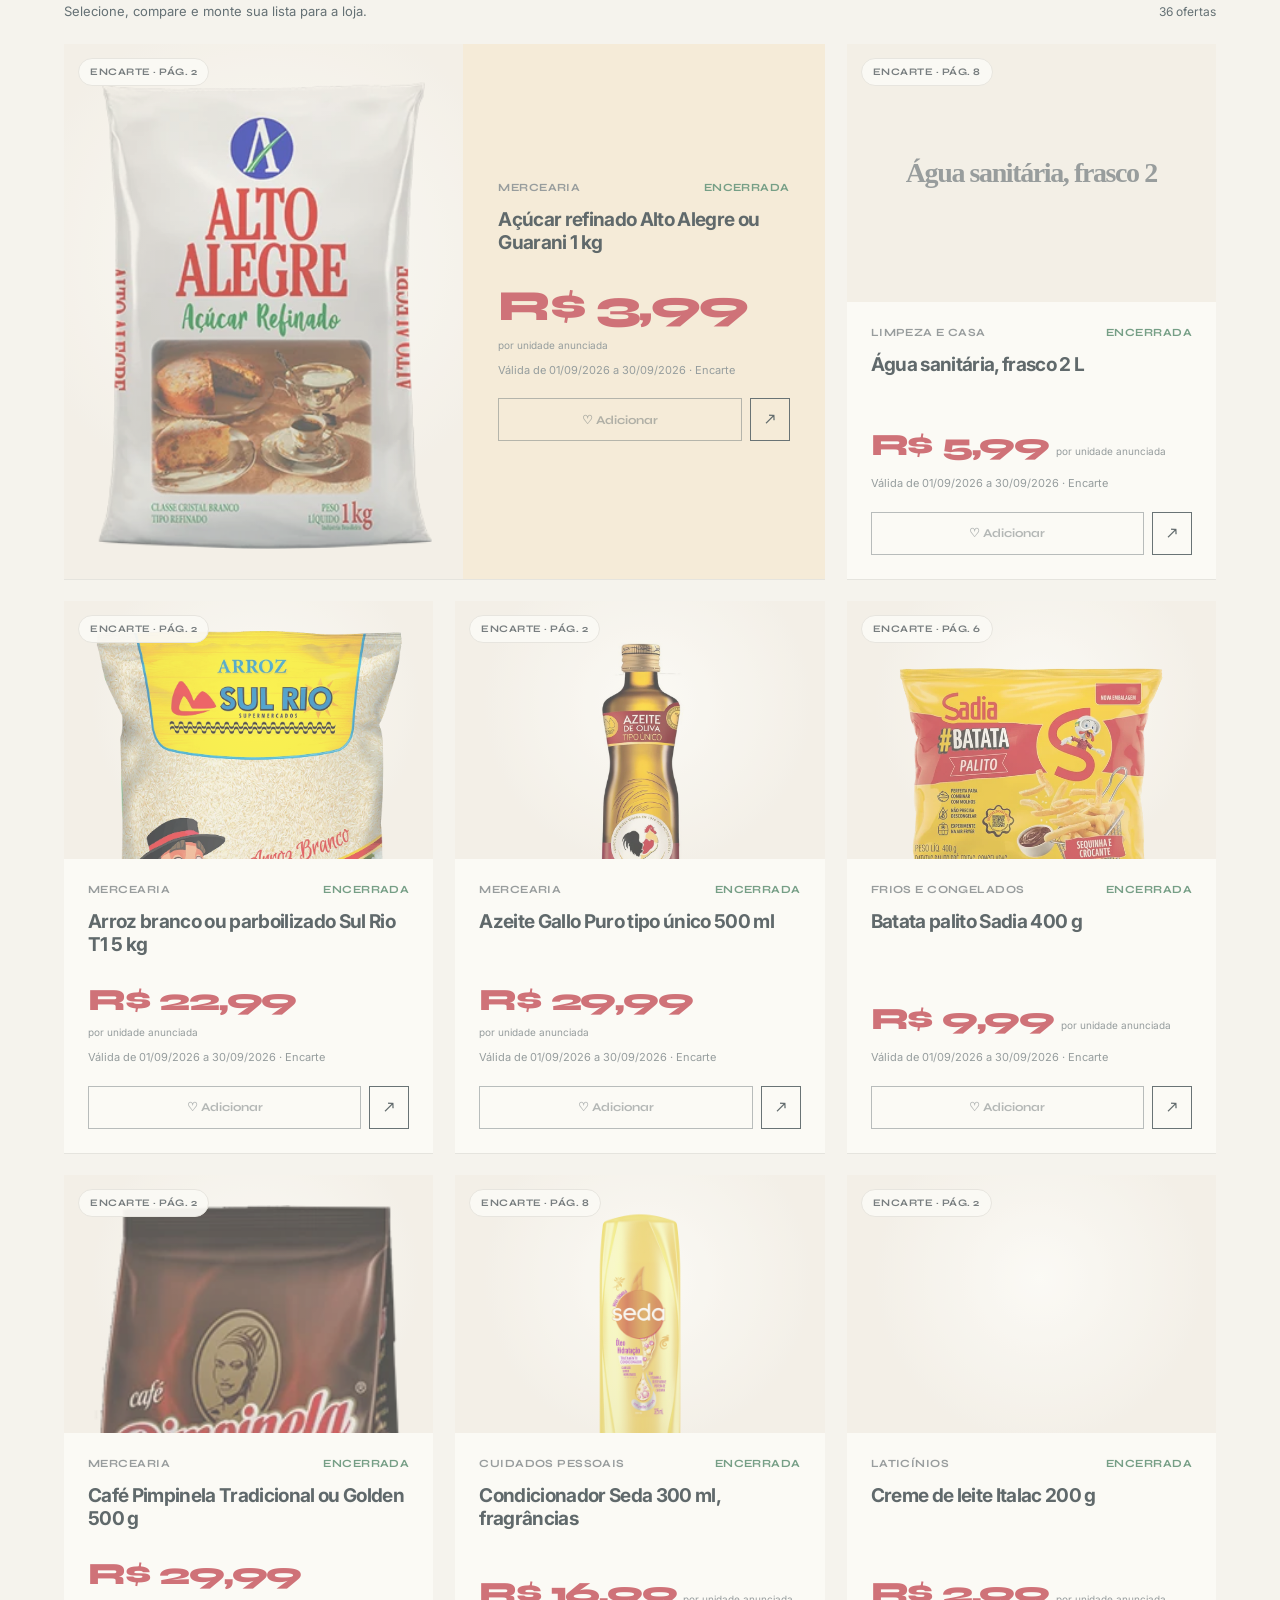
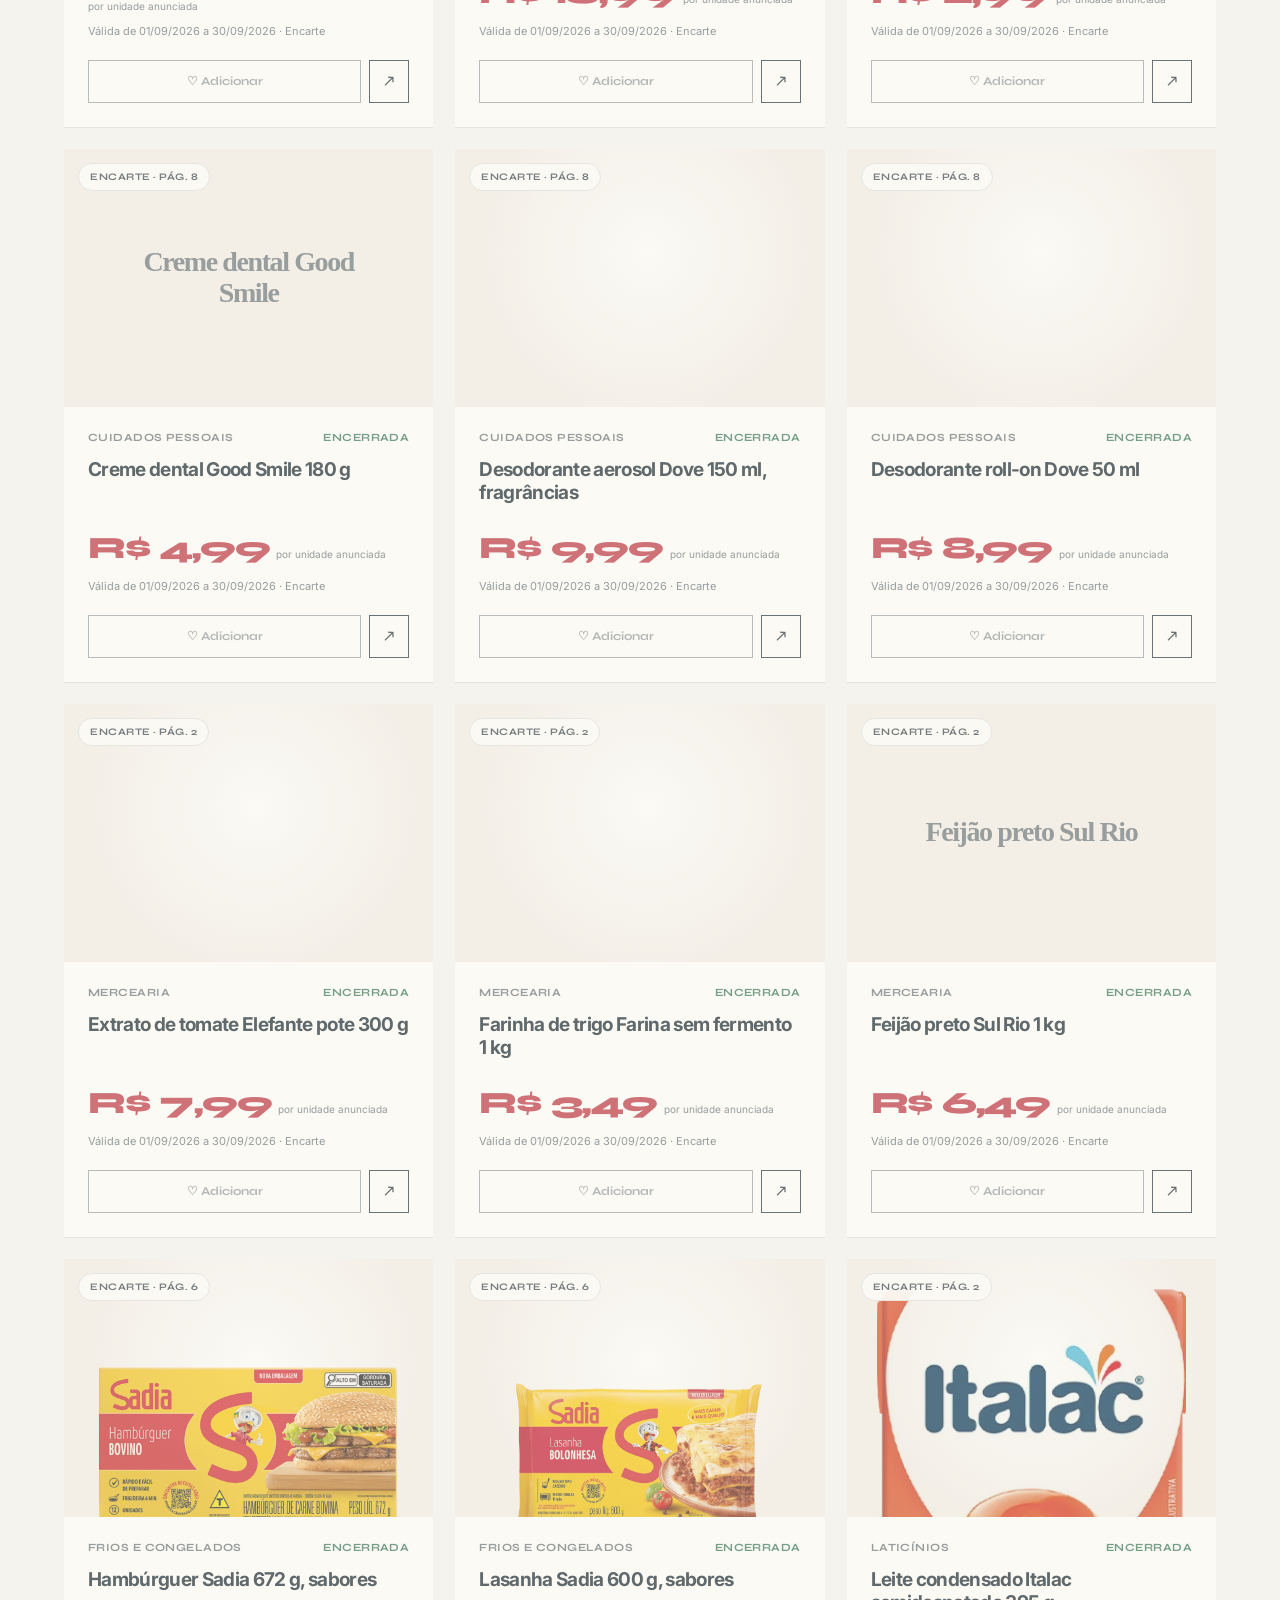
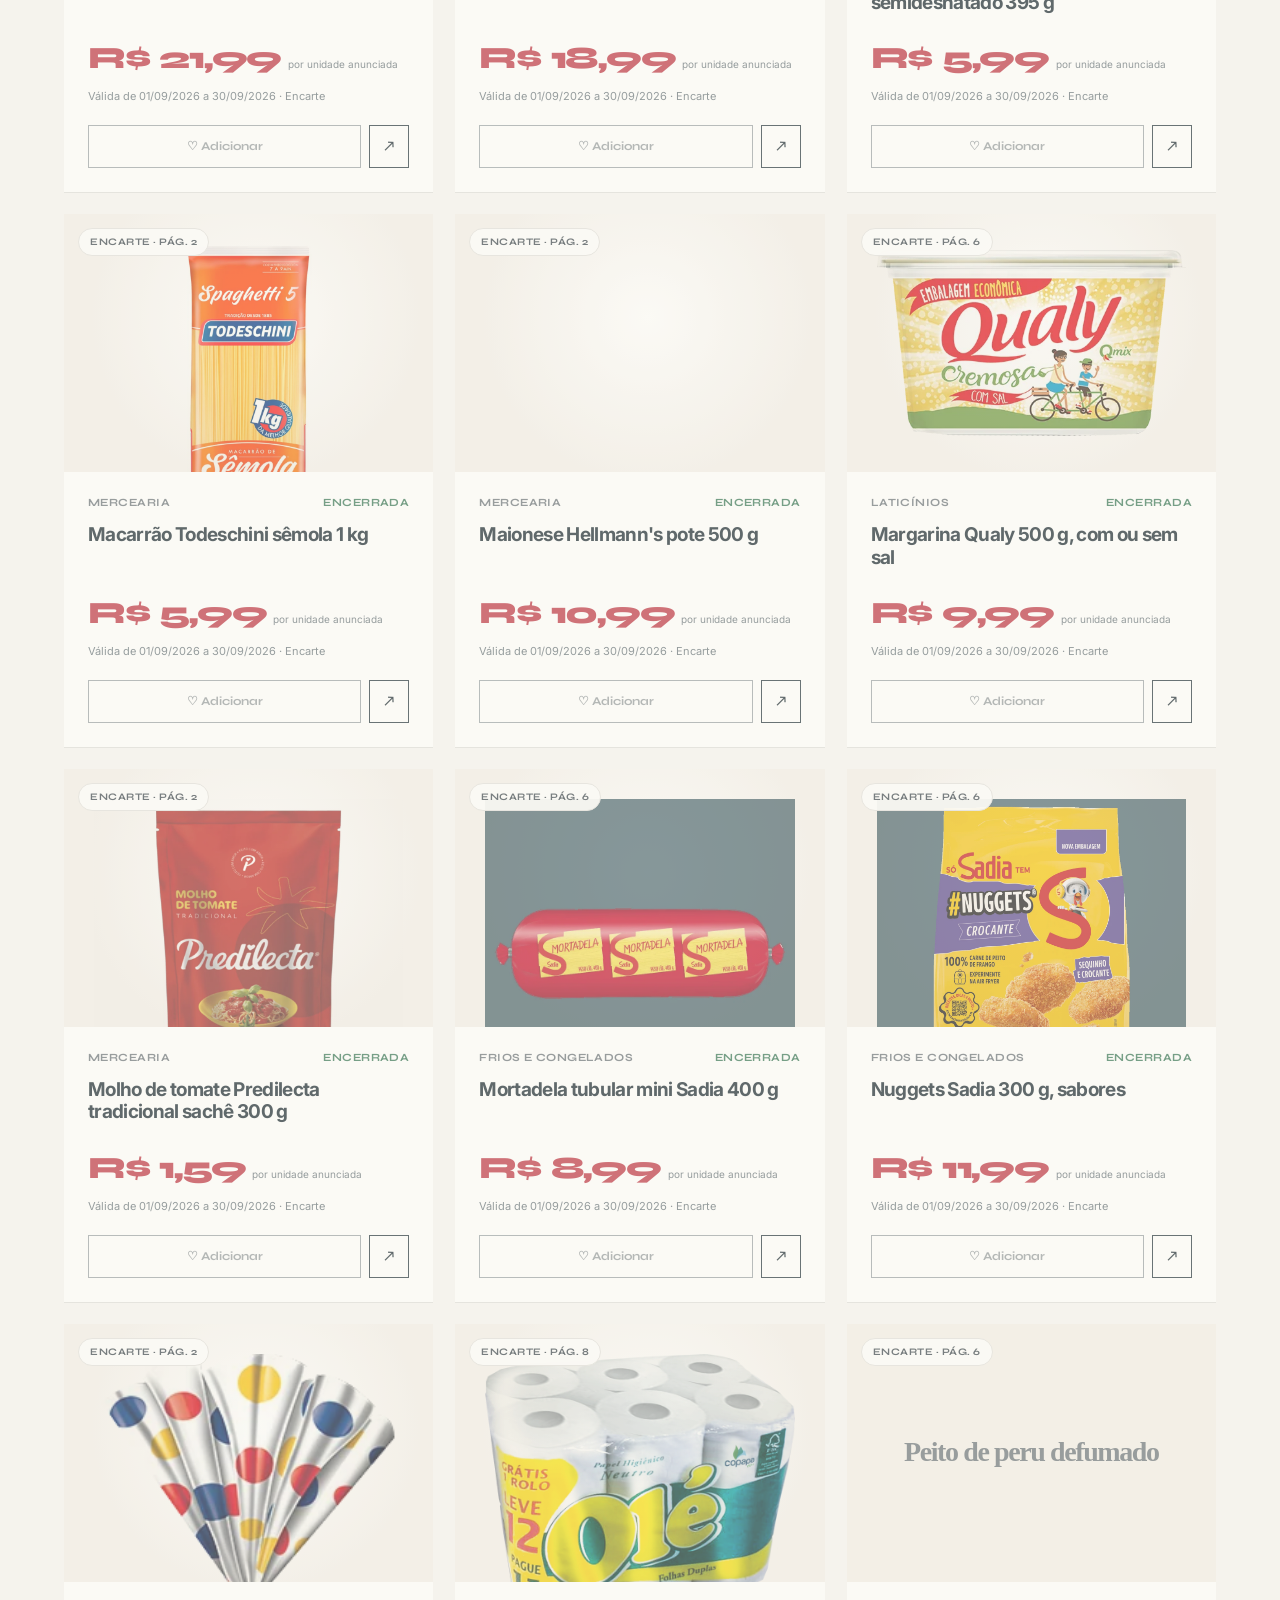
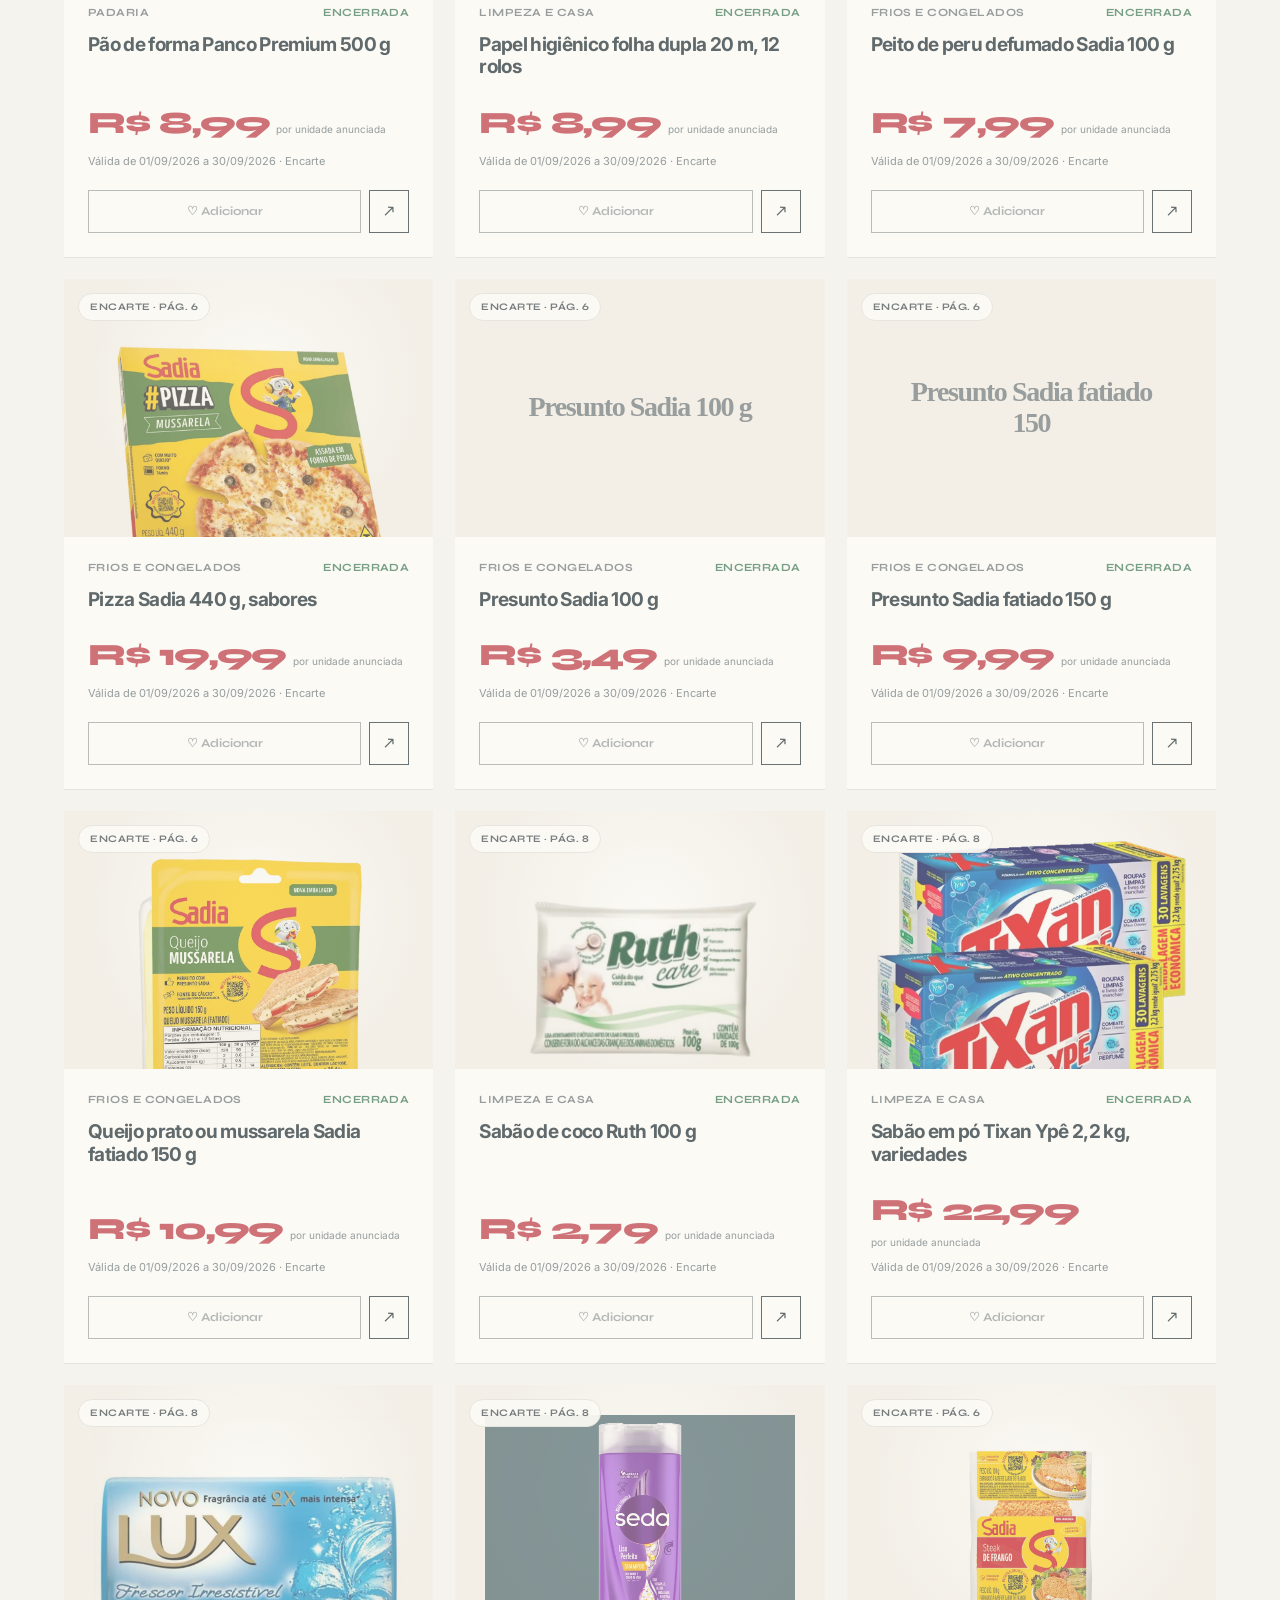
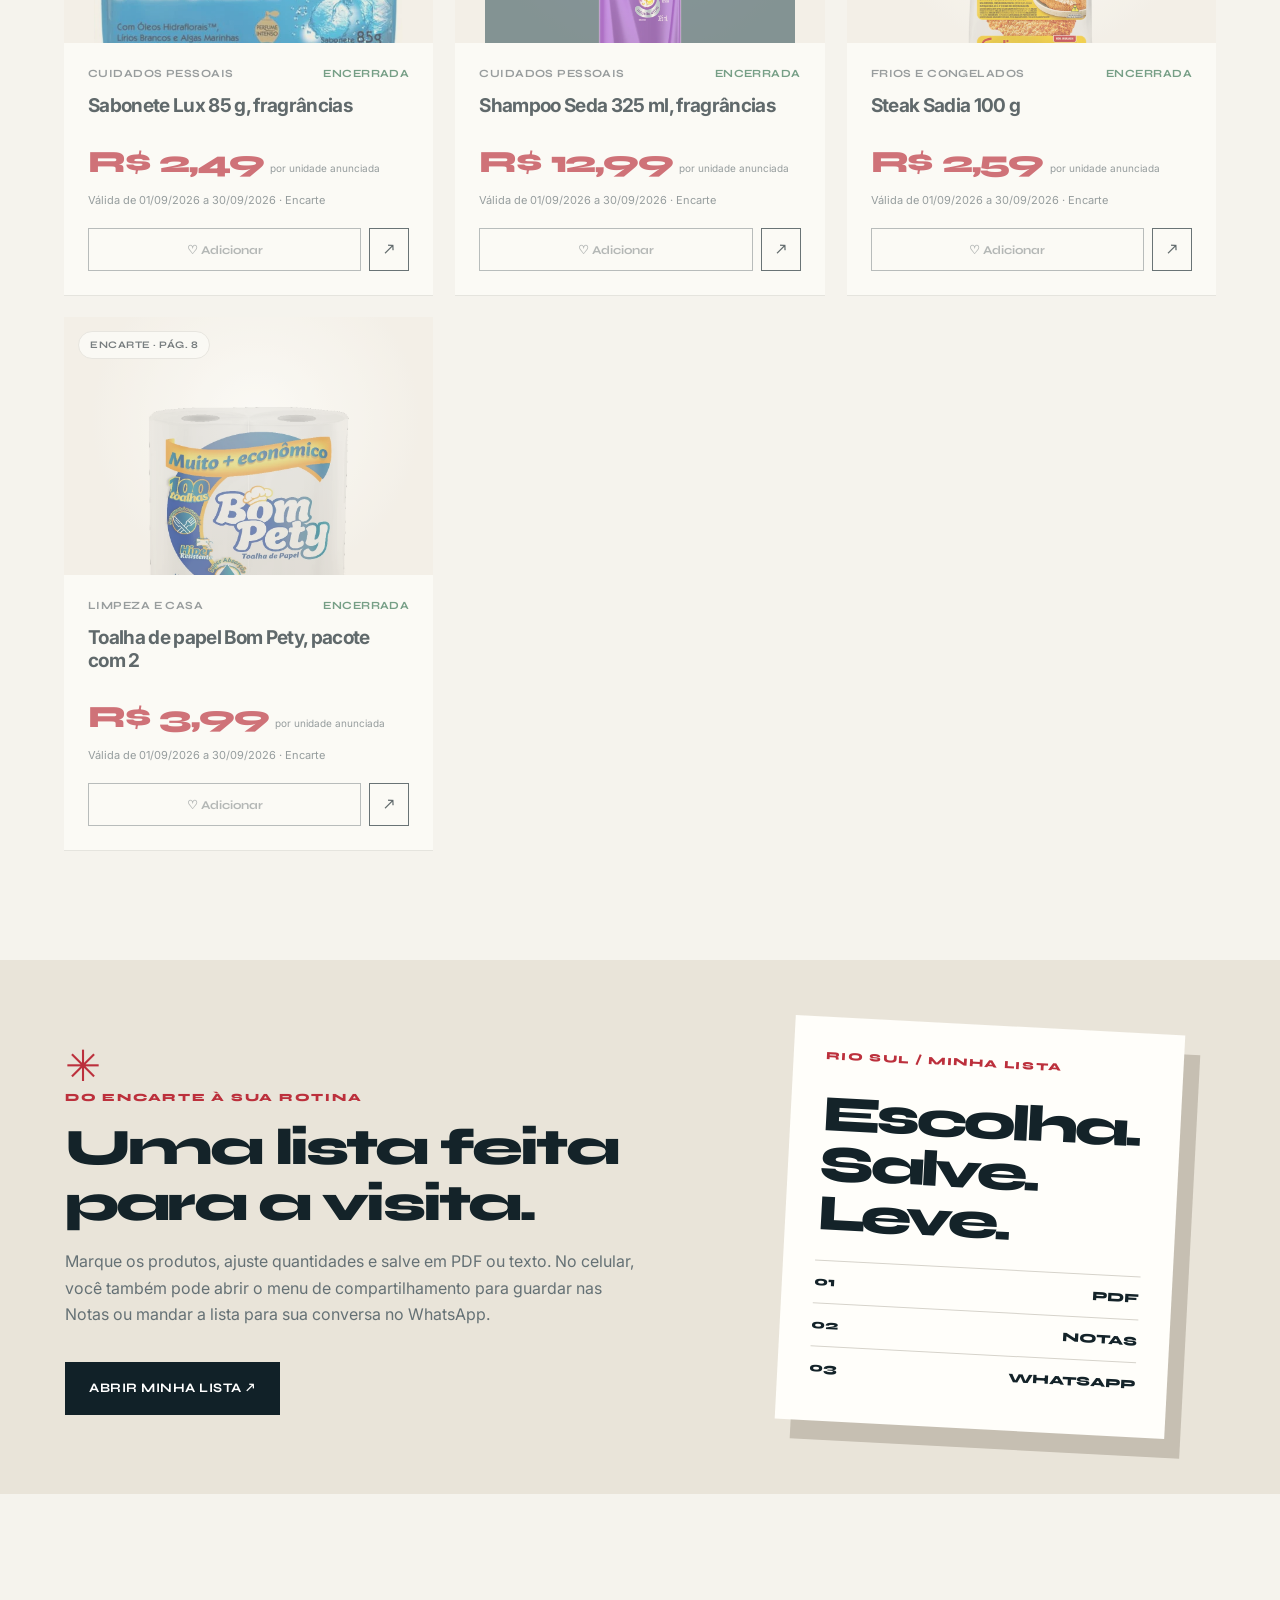
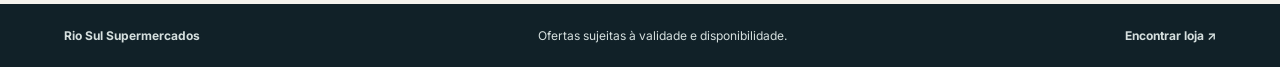
==== commit 3349b61b: "Refina encarte digital e localizador com fotos verificadas" ====
--- a/encarte-digital.html
+++ b/encarte-digital.html
@@ -9,6 +9,7 @@
   <link rel="icon" type="image/png" href="assets/rio-sul-favicon.png">
   <link rel="apple-touch-icon" href="assets/rio-sul-favicon.png">
   <link rel="stylesheet" href="pages.css">
+  <link rel="stylesheet" href="refinement.css">
   <script defer src="assets/pdf-lib.min.js"></script>
   <script defer src="encarte-digital.js"></script>
 </head>
@@ -23,8 +24,8 @@
     <section class="catalog-hero">
       <div class="hero-glow"></div>
       <div class="catalog-hero-inner">
-        <div><p class="eyebrow-light">Encarte digital · Setembro 2026</p><h1>Seu roteiro de compras começa <em>aqui.</em></h1><p>Explore ofertas reais, escolha os favoritos e leve uma lista pronta para a loja. Sem carrinho, sem cadastro.</p><div class="hero-actions"><a class="solid-link" href="#ofertas">Explorar ofertas <span aria-hidden="true">↗</span></a><a class="ghost-link" href="encarte-rio-sul.pdf" target="_blank" rel="noopener">Ver encarte original</a></div></div>
-        <div class="hero-flyer" aria-hidden="true"><img src="assets/encarte-rio-sul-01.webp" alt="" width="1531" height="1701"><span>01 — 30 SET</span></div>
+        <div class="hero-copy"><p class="eyebrow-light">Encarte digital · Setembro 2026</p><h1>Seu roteiro de compras começa <em>aqui.</em></h1><p>Ofertas para explorar com calma, salvar e levar para a loja. Escolha os produtos, ajuste a lista e siga para a unidade mais próxima.</p><div class="hero-actions"><a class="solid-link" href="#ofertas">Explorar ofertas <span aria-hidden="true">↗</span></a><a class="ghost-link" href="encarte-rio-sul.pdf" target="_blank" rel="noopener">Ver encarte original</a></div></div>
+        <div class="hero-products" aria-label="Produtos em destaque no encarte"><span class="hero-products-caption">ESCOLHAS DO MÊS / RIO SUL</span><div class="hero-product hero-product-main"><img src="assets/products/flyer-02-04.webp" alt="Café Pimpinela 500 g" width="500" height="500"><span>O melhor da sua lista.</span></div><div class="hero-product hero-product-side"><img src="assets/products/flyer-02-08.webp" alt="Azeite Gallo 500 ml" width="500" height="500"></div><div class="hero-product hero-product-small"><img src="assets/products/flyer-02-12.webp" alt="Leite condensado Italac 395 g" width="500" height="500"></div><span class="hero-products-stamp">01—30<br>SET</span></div>
       </div>
       <div class="catalog-facts"><span><strong>01 a 30/09</strong> validade do encarte</span><span><strong>PDF + notas</strong> sua lista, do seu jeito</span><span><strong>64 lojas</strong> para visitar</span></div>
     </section>
@@ -33,7 +34,7 @@
 
     <section class="offer-zone" aria-label="Ofertas do encarte"><div class="offer-toolbar"><label class="search-field"><span aria-hidden="true">⌕</span><input id="offerSearch" type="search" placeholder="Buscar produto ou marca" aria-label="Buscar ofertas"></label><label class="sort-field">Ordenar <select id="offerSort" aria-label="Ordenar ofertas"><option value="featured">Destaques</option><option value="price-asc">Menor preço</option><option value="price-desc">Maior preço</option><option value="name">Nome</option></select></label></div><div class="category-pills" id="categories" aria-label="Categorias"></div><div class="section-line"><div><h2 id="resultTitle">Encarte de setembro</h2><p id="resultSubtitle">Ofertas selecionadas do PDF original.</p></div><span id="resultCount" class="result-count"></span></div><div class="offers-grid" id="offersGrid"></div><p class="empty-message" id="emptyOffers" hidden>Nenhuma oferta encontrada. Tente outra busca ou categoria.</p></section>
 
-    <section class="catalog-note"><div><span class="note-ornament">✳</span><p class="eyebrow-dark">Do encarte à sua rotina</p><h2>Uma lista feita para a visita.</h2><p>Marque os produtos, ajuste quantidades e salve em PDF ou texto. No celular, você também pode abrir o menu de compartilhamento para guardar nas Notas ou mandar a lista para sua conversa no WhatsApp.</p><button class="dark-button" id="openListBottom" type="button">Abrir minha lista ↗</button></div><img src="assets/encarte-rio-sul-08.webp" alt="Última página do encarte Rio Sul de setembro" width="1531" height="1701" loading="lazy"></section>
+    <section class="catalog-note"><div><span class="note-ornament">✳</span><p class="eyebrow-dark">Do encarte à sua rotina</p><h2>Uma lista feita para a visita.</h2><p>Marque os produtos, ajuste quantidades e salve em PDF ou texto. No celular, você também pode abrir o menu de compartilhamento para guardar nas Notas ou mandar a lista para sua conversa no WhatsApp.</p><button class="dark-button" id="openListBottom" type="button">Abrir minha lista ↗</button></div><div class="note-preview" aria-hidden="true"><span>RIO SUL / MINHA LISTA</span><strong>Escolha.<br>Salve.<br>Leve.</strong><div><span>01</span><span>PDF</span></div><div><span>02</span><span>NOTAS</span></div><div><span>03</span><span>WHATSAPP</span></div></div></section>
   </main>
 
   <div class="drawer-scrim" id="drawerScrim" hidden></div>
--- a/pages.css
+++ b/pages.css
@@ -1,4 +1,3 @@
-@import url('https://fonts.googleapis.com/css2?family=DM+Sans:wght@400;500;600;700&family=Playfair+Display:ital,wght@0,500;0,600;1,500&display=swap');
 :root{--ink:#15212a;--navy:#101c26;--cream:#f6f2e9;--line:#ded9cf;--red:#b82838;--yellow:#f5c944;--muted:#6a7275;--card:#fffdf9}
 *{box-sizing:border-box}html{scroll-behavior:smooth}body{margin:0;background:var(--cream);color:var(--ink);font-family:'DM Sans',Arial,sans-serif}button,input,select{font:inherit}button{cursor:pointer}a{color:inherit;text-decoration:none}img{max-width:100%;display:block}button:focus-visible,a:focus-visible,input:focus-visible,select:focus-visible{outline:3px solid var(--red);outline-offset:3px}
 .page-header{position:relative;z-index:10;display:flex;align-items:center;justify-content:space-between;gap:24px;min-height:94px;padding:15px clamp(22px,5vw,88px);background:#fffdf9;border-bottom:1px solid var(--line)}.page-logo img{width:190px;height:auto}.page-nav{display:flex;align-items:center;gap:clamp(16px,2vw,34px);font-size:13px;font-weight:700;letter-spacing:.04em;white-space:nowrap}.page-nav a{padding:10px 0;border-bottom:2px solid transparent}.page-nav a:hover,.page-nav a.active{border-color:var(--red)}.list-trigger{border:1px solid var(--ink);border-radius:100px;background:var(--navy);color:white;padding:13px 18px;font-size:13px;font-weight:700;white-space:nowrap}.list-trigger span{display:inline-grid;place-items:center;width:23px;height:23px;margin-left:4px;border-radius:50%;background:var(--yellow);color:var(--ink)}
--- a/refinement.css
+++ b/refinement.css
@@ -0,0 +1,40 @@
+@import url('https://fonts.googleapis.com/css2?family=Inter:wght@400;500;600;700;800&family=Syne:wght@400;600;700;800&display=swap');
+:root{--ink:#142329;--navy:#112128;--cream:#f5f3ed;--card:#fffefa;--red:#bc303c;--yellow:#f0c54a;--line:#e0ded5;--muted:#657175}
+body{font-family:Inter,Arial,sans-serif}
+.page-header{position:sticky;top:0;min-height:83px;background:#fffefaed;backdrop-filter:blur(16px);box-shadow:0 1px 0 #15252b13}
+.page-logo img{width:177px}.page-nav,.list-trigger,.solid-link,.ghost-link,.text-link,.dark-button{font-family:Syne,Arial,sans-serif}
+.page-nav{letter-spacing:0}.page-nav a{transition:color .2s}.page-nav a:hover{color:var(--red)}
+.catalog-hero{background:#11232a}.catalog-hero:before{background:linear-gradient(90deg,rgba(10,24,28,.94) 0%,rgba(10,24,28,.8) 53%,rgba(10,24,28,.64) 100%),url('assets/produce-premium.webp') center/cover no-repeat}
+.catalog-hero-inner{grid-template-columns:1.08fr .92fr;min-height:670px;padding-top:70px;padding-bottom:70px;gap:3%}
+.catalog-hero h1,.locator-hero h1{font-family:Syne,Arial,sans-serif;font-weight:800;letter-spacing:-.065em;line-height:.98;font-size:clamp(55px,6.5vw,102px)}
+.catalog-hero h1 em,.locator-hero h1 em{font-style:normal;color:var(--yellow)}
+.hero-copy{position:relative;z-index:1}.hero-copy>p:not(.eyebrow-light){max-width:510px;color:#e6e9e5;font-size:17px;line-height:1.65}
+.eyebrow-light,.eyebrow-dark{font-family:Syne,Arial,sans-serif;letter-spacing:.16em;font-weight:800}
+.solid-link,.dark-button{border-radius:0;min-height:53px;text-transform:uppercase;letter-spacing:.04em}.ghost-link{color:#f3f6f3}
+.hero-products{position:relative;align-self:stretch;min-height:525px;max-width:560px;width:100%;margin:auto}
+.hero-products-caption{position:absolute;z-index:2;top:18px;left:9%;color:white;font:800 11px Syne,Arial,sans-serif;letter-spacing:.18em}
+.hero-product{position:absolute;display:grid;place-items:center;background:#fffefa;box-shadow:0 24px 70px #06131970;border:8px solid #fffefa;overflow:hidden}
+.hero-product img{width:100%;height:100%;max-width:100%;max-height:100%;object-fit:contain;padding:18px;mix-blend-mode:multiply}
+.hero-product-main{width:60%;height:66%;left:8%;top:11%;transform:rotate(-8deg)}.hero-product-main span{position:absolute;left:0;right:0;bottom:0;padding:14px;background:var(--red);color:white;text-align:center;font:800 13px Syne,Arial,sans-serif;letter-spacing:.02em}
+.hero-product-side{width:42%;height:49%;right:2%;top:8%;transform:rotate(8deg);background:#faf4e2}.hero-product-small{width:38%;height:42%;right:5%;bottom:6%;transform:rotate(-4deg);background:#edf1e9}
+.hero-products-stamp{position:absolute;z-index:3;left:10%;bottom:7%;width:112px;height:112px;display:grid;place-items:center;border-radius:50%;background:var(--yellow);color:#17272b;text-align:center;font:800 21px/1.1 Syne,Arial,sans-serif;transform:rotate(-12deg)}
+.catalog-facts{justify-content:space-between;gap:22px}.catalog-facts span{flex:1}.catalog-facts strong{font-family:Syne,Arial,sans-serif}
+.catalog-intro h2,.catalog-note h2,.section-line h2,.locator-heading h2,.store-card h3,.drawer-head h2{font-family:Syne,Arial,sans-serif;letter-spacing:-.055em;font-weight:800}
+.catalog-intro h2{max-width:750px}.catalog-intro{padding-top:105px}.catalog-intro p:not(.eyebrow-dark){font-size:15px}
+.offer-toolbar{gap:14px}.search-field,.sort-field{border-radius:0;background:#fffefa;box-shadow:0 2px 0 #14232910}
+.search-field:focus-within,.sort-field:focus-within{border-color:var(--red)}
+.category-pills{padding:24px 0 12px;gap:10px}.category-pills button{font-family:Syne,Arial,sans-serif;font-weight:700;background:#fffefa}.category-pills button.active{background:var(--red);border-color:var(--red)}
+.section-line{padding-top:46px;padding-bottom:25px;border-top:1px solid var(--line);margin-top:19px}.section-line h2{font-size:clamp(28px,3vw,41px)}
+.offers-grid{grid-template-columns:repeat(3,minmax(0,1fr));gap:22px}.offer-card{display:flex;flex-direction:column;min-width:0;border:0;background:#fffefa;box-shadow:0 1px 0 #15252b1c;transition:transform .25s,box-shadow .25s}.offer-card:hover{transform:translateY(-5px);box-shadow:0 20px 44px #1423291c}
+.offer-card-feature{grid-column:span 2;display:grid;grid-template-columns:1.05fr .95fr;min-height:430px;background:#f5e8ce}.offer-card-feature .offer-card-body{align-self:center;padding:35px}.offer-card-feature h3{font-size:clamp(24px,2.6vw,38px);line-height:1.13;margin:18px 0 25px}.offer-card-feature .price-line strong{font-size:43px}.offer-card-feature .offer-visual{height:100%;min-height:430px}
+.offer-visual{height:258px;background:radial-gradient(circle at 52% 40%,#fffefa 0,#f2ede4 70%);isolation:isolate}.offer-visual img{width:100%;height:100%;object-fit:contain;padding:30px;mix-blend-mode:multiply;transition:transform .35s ease}.offer-card:hover .offer-visual img{transform:scale(1.045)}.offer-visual.no-photo{background:#f3eee3}.visual-fallback{display:none;max-width:75%;color:#697174;font:800 clamp(20px,2vw,30px)/1.1 Syne,Arial,sans-serif;text-align:center;letter-spacing:-.05em}.offer-visual.no-photo .visual-fallback{display:block}
+.source-chip{left:14px;top:14px;background:#fffefaee;border:1px solid #e1dfd8;border-radius:100px;padding:7px 11px;color:#394348;font-family:Syne,Arial,sans-serif;font-size:10px;text-transform:uppercase}
+.offer-card-body{display:flex;flex-direction:column;flex:1;padding:24px}.offer-meta{font-family:Syne,Arial,sans-serif;color:#697175;letter-spacing:.04em}.offer-meta span:last-child{color:#367452}.offer-card h3{min-height:unset;flex:1;font-size:19px;line-height:1.2;letter-spacing:-.035em;margin:15px 0 25px}.price-line{align-items:baseline;flex-wrap:wrap}.price-line strong{font-family:Syne,Arial,sans-serif;font-size:31px;font-weight:800}.price-line span{font-size:10px}.validity{margin:12px 0 20px;min-height:unset;font-size:11px}.card-actions button,.card-actions a{min-height:43px;border-color:#213238;font-family:Syne,Arial,sans-serif}.card-actions button.selected{background:var(--red);border-color:var(--red)}
+.catalog-note{max-width:1330px;gap:9%;padding:65px;background:#e9e4d9}.note-preview{position:relative;max-width:390px;width:100%;justify-self:center;display:flex;flex-direction:column;padding:32px;background:#fffefa;box-shadow:16px 19px 0 #c6bfb2;transform:rotate(3deg)}.note-preview>span{font:800 11px Syne,Arial,sans-serif;letter-spacing:.15em;color:var(--red)}.note-preview>strong{margin:27px 0 20px;font:800 clamp(38px,4vw,58px)/.98 Syne,Arial,sans-serif;letter-spacing:-.07em}.note-preview>div{display:flex;justify-content:space-between;align-items:center;padding:13px 0;border-top:1px solid #d6d3cb;font:800 13px Syne,Arial,sans-serif}
+.locator-hero{padding:0;background:linear-gradient(110deg,#102128,#193439);color:white;overflow:hidden}.locator-hero-inner{max-width:1480px;min-height:640px;display:grid;grid-template-columns:.92fr 1.08fr;align-items:center;gap:5%;padding:65px clamp(22px,5vw,88px) 110px}.locator-hero h1{font-size:clamp(56px,5.8vw,91px)}.locator-hero-copy>p:not(.eyebrow-light){max-width:510px;color:#d2dcd9;font-size:16px;line-height:1.65}.locator-hero-copy .solid-link{margin-top:26px}
+.map-stage{width:100%;min-height:490px;display:flex;flex-direction:column;padding:16px;background:#f7f5ed;box-shadow:0 30px 65px #07131980;transform:rotate(1deg);color:#142329}.map-stage-top,.map-stage-bottom{display:flex;justify-content:space-between;gap:16px;align-items:center}.map-stage-top{padding:3px 4px 12px;font:800 10px Syne,Arial,sans-serif;letter-spacing:.15em}.map-stage iframe{display:block;width:100%;height:375px;flex:1;border:0;background:#e6e9e2}.map-stage-bottom{padding:15px 4px 3px}.map-stage-bottom small{display:block;color:var(--red);font:800 9px Syne,Arial,sans-serif;letter-spacing:.12em}.map-stage-bottom strong{display:block;margin-top:4px;font:800 15px Syne,Arial,sans-serif}.map-stage-bottom a{white-space:nowrap;color:var(--red);font:800 11px Syne,Arial,sans-serif}
+.locator-section{max-width:1480px;margin:-55px auto 105px;padding:0 clamp(22px,5vw,88px)}.locator-panel{padding:28px 34px 42px;box-shadow:0 18px 45px #14232918}.locator-heading{padding:35px 0 24px;border-top:1px solid var(--line);margin-top:15px}.locator-heading .eyebrow-dark{margin-bottom:9px}.locator-heading h2{font-size:clamp(30px,3.5vw,50px)}
+.stores-grid{grid-template-columns:repeat(2,minmax(0,1fr));gap:14px}.store-card{position:relative;display:flex;flex-direction:column;min-height:250px;padding:28px;background:#f7f4ed;border:1px solid #e3dfd5;transition:border-color .2s,transform .2s,background .2s}.store-card:hover{transform:translateY(-2px);border-color:#b7a99d}.store-card.is-selected{border-color:var(--red);background:#fff8ed}.store-card.is-selected:before{content:"";position:absolute;left:0;top:0;bottom:0;width:4px;background:var(--red)}.store-index{color:var(--red);font-family:Syne,Arial,sans-serif}.store-index span:last-child{color:#687276}.store-card h3{font-size:clamp(20px,2vw,27px);margin:20px 0 10px}.store-card address{min-height:0;line-height:1.55}.store-actions{margin-top:auto;padding-top:24px;align-items:center;gap:16px}.store-actions button,.store-actions a{padding:0 0 5px;border:0;border-bottom:1px solid #c5c3ba;background:transparent;font:800 11px Syne,Arial,sans-serif;color:#24373b}.store-actions button:first-child{color:var(--red);border-color:var(--red)}
+@media(max-width:1100px){.offers-grid{grid-template-columns:repeat(2,minmax(0,1fr))}.offer-card-feature{grid-column:span 2}.locator-hero-inner{grid-template-columns:1fr 1fr}.locator-hero h1{font-size:clamp(49px,5.8vw,70px)}}
+@media(max-width:850px){.catalog-hero-inner{grid-template-columns:1fr;gap:12px}.hero-products{min-height:420px;max-width:500px;display:block}.catalog-hero h1{max-width:680px}.locator-hero-inner{grid-template-columns:1fr;gap:40px}.locator-hero h1{max-width:700px}.map-stage{max-width:670px;min-height:420px;transform:none}.catalog-note{grid-template-columns:1fr}.note-preview{margin:25px 0 0}}
+@media(max-width:580px){.page-header{position:relative}.catalog-hero-inner{padding:58px 22px 48px}.catalog-hero h1,.locator-hero h1{font-size:clamp(45px,12vw,62px)}.hero-copy>p:not(.eyebrow-light){font-size:15px}.hero-products{min-height:300px;max-width:370px}.hero-product-main{width:59%;height:70%}.hero-product-side{width:43%;height:52%}.hero-product-small{width:39%;height:44%}.hero-products-stamp{width:72px;height:72px;font-size:14px}.hero-products-caption{font-size:8px}.catalog-facts{gap:24px}.catalog-intro{padding:69px 22px 38px}.catalog-intro h2,.catalog-note h2{font-size:clamp(36px,10vw,48px)}.offer-zone{padding:0 14px 74px}.section-line{padding-left:0;padding-right:0}.offers-grid{grid-template-columns:1fr;gap:15px}.offer-card,.offer-card-feature{display:grid;grid-template-columns:39% 61%;min-height:215px;grid-column:auto}.offer-visual,.offer-card-feature .offer-visual{height:100%;min-height:215px}.offer-visual img{padding:13px}.source-chip{left:7px;top:8px;padding:5px 6px;font-size:7px;line-height:1.2}.visual-fallback{font-size:18px}.offer-card-body,.offer-card-feature .offer-card-body{padding:15px 14px}.offer-card h3,.offer-card-feature h3{font-size:15px;margin:8px 0 12px}.offer-meta{font-size:8px;line-height:1.2}.price-line strong,.offer-card-feature .price-line strong{font-size:24px}.price-line span{font-size:9px}.validity{font-size:9px;margin:8px 0 10px}.card-actions button{font-size:10px;min-height:36px}.card-actions a{width:36px;min-height:36px}.catalog-note{padding:33px;margin:0 14px 70px}.note-preview{display:flex;padding:23px;box-shadow:9px 11px 0 #c6bfb2}.note-preview>strong{font-size:39px}.locator-hero-inner{padding:61px 22px 102px;gap:34px}.locator-hero-copy>p:not(.eyebrow-light){font-size:15px}.map-stage{padding:10px;min-height:340px}.map-stage iframe{height:260px}.map-stage-top{font-size:8px}.map-stage-bottom{align-items:flex-start}.map-stage-bottom strong{font-size:12px}.map-stage-bottom a{font-size:9px}.locator-section{padding:0 12px}.locator-panel{padding:18px 15px 28px}.stores-grid{grid-template-columns:1fr}.store-card{min-height:230px;padding:23px}.store-card h3{font-size:24px}.store-actions{gap:14px}.locator-heading{align-items:end}.locator-heading h2{font-size:34px}}
